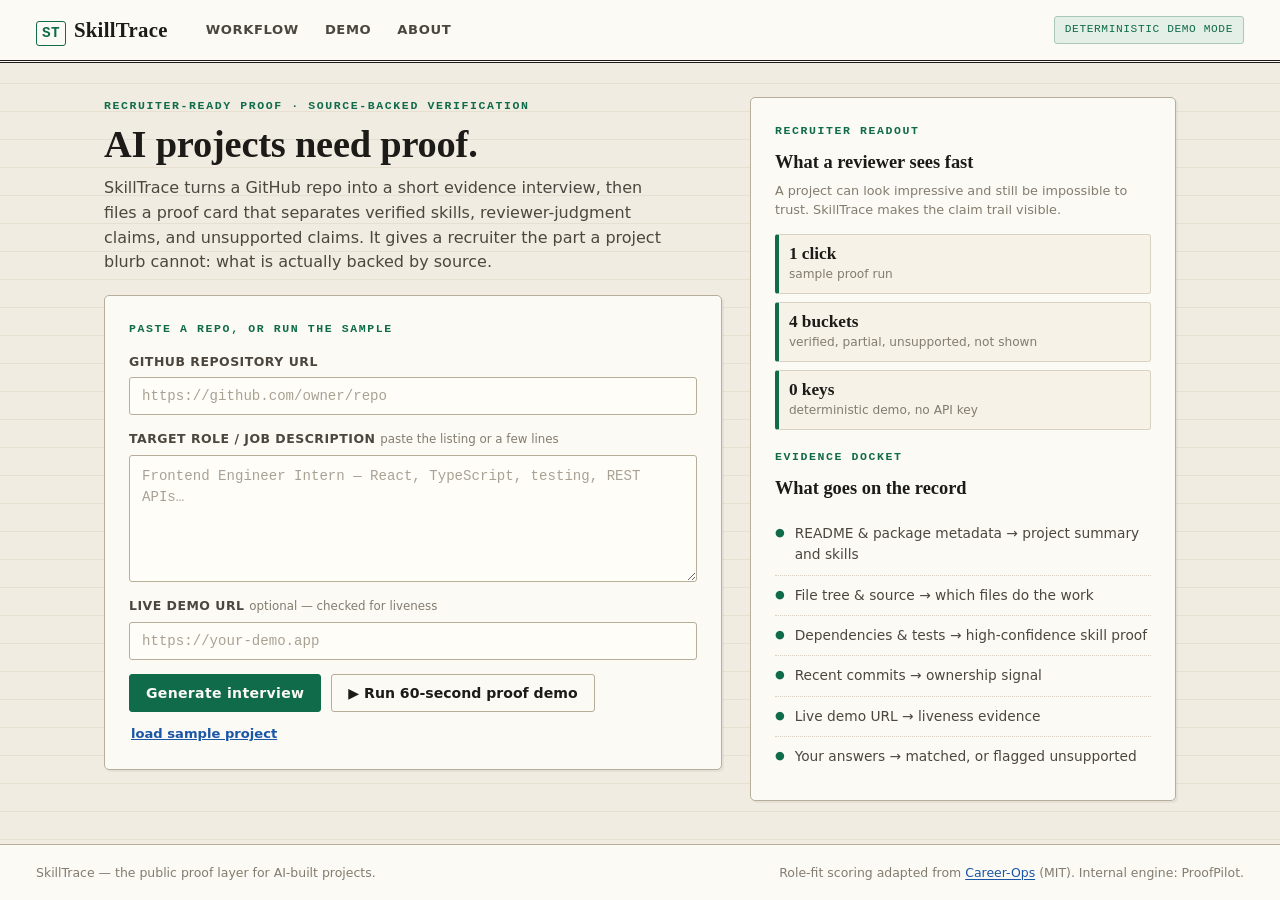
==== index.html @ c6e5658f "Deploy SkillTrace static site" ====
<!doctype html>
<html lang="en">
  <head>
    <meta charset="UTF-8" />
    <meta name="viewport" content="width=device-width, initial-scale=1.0" />
    <title>SkillTrace — prove what you built</title>
    <meta
      name="description"
      content="SkillTrace turns a GitHub repo into a live AI interview, verifies each answer against source evidence, and publishes an employer-readable proof card."
    />
    <script type="module" crossorigin src="/assets/index-BY6cFB6t.js"></script>
    <link rel="stylesheet" crossorigin href="/assets/index-DjueyJtM.css">
  </head>
  <body>
    <div id="root"></div>
  </body>
</html>
---- assets/index-DjueyJtM.css ----
:root{--paper: #f1ece1;--paper-rule: #e7e0d0;--panel: #fbfaf5;--panel-2: #f6f2e8;--ink: #1c1b18;--ink-soft: #4b473f;--ink-faint: #837c6f;--rule: #d9d2c2;--rule-strong: #b7ae9a;--proof: #0f6b49;--proof-bg: #e4efe7;--proof-rule: #a9c9b6;--review: #946100;--review-bg: #f4ead2;--review-rule: #d8bd84;--flag: #b02a1f;--flag-bg: #f6e2de;--flag-rule: #dca79f;--link: #1a55a6;--radius: 5px;--maxw: 1140px;--serif: "Iowan Old Style", "Palatino Linotype", Palatino, Georgia, "Times New Roman", serif;--mono: ui-monospace, "SF Mono", "SFMono-Regular", Menlo, Consolas, "Liberation Mono", monospace;--sans: system-ui, -apple-system, "Segoe UI", Roboto, Helvetica, Arial, sans-serif;font-synthesis:none}*{box-sizing:border-box}html,body,#root{margin:0;height:100%}body{background-color:var(--paper);background-image:linear-gradient(var(--paper-rule) 1px,transparent 1px);background-size:100% 28px;background-position:0 -1px;color:var(--ink);font-family:var(--sans);line-height:1.55;-webkit-font-smoothing:antialiased}a{color:var(--link);text-underline-offset:2px}.app{display:flex;flex-direction:column;min-height:100%}.topbar{display:flex;align-items:center;gap:16px;padding:14px clamp(16px,4vw,36px);background:var(--panel);border-bottom:3px double var(--ink);position:sticky;top:0;z-index:10;flex-wrap:wrap}.brand{font-family:var(--serif);font-weight:700;font-size:1.3rem;letter-spacing:.3px;text-decoration:none;color:var(--ink);display:inline-flex;align-items:baseline;gap:8px}.brand-mark{font-family:var(--mono);font-size:.9rem;color:var(--proof);border:1.5px solid var(--proof);border-radius:3px;padding:0 5px;line-height:1.6}.nav{display:flex;gap:2px;margin-left:10px}.nav a{color:var(--ink-soft);text-decoration:none;padding:5px 12px;border-radius:3px;font-size:.82rem;text-transform:uppercase;letter-spacing:.6px;font-weight:600}.nav a:hover{background:var(--panel-2);color:var(--ink)}.nav a.active{color:var(--ink);box-shadow:inset 0 -2px 0 var(--proof)}.mode-badge{margin-left:auto;font-family:var(--mono);font-size:.7rem;text-transform:uppercase;letter-spacing:.6px;padding:4px 10px;border-radius:3px;border:1px solid var(--rule-strong);background:var(--panel-2);color:var(--ink-soft);white-space:nowrap}.mode-deterministic{color:var(--proof);background:var(--proof-bg);border-color:var(--proof-rule)}.mode-llm-assisted{color:var(--link);background:#e6eef8;border-color:#b9cdea}.main{flex:1;width:100%;max-width:var(--maxw);margin:0 auto;padding:clamp(18px,3vw,34px)}.footer{border-top:1px solid var(--rule-strong);padding:18px clamp(16px,4vw,36px);color:var(--ink-faint);font-size:.78rem;display:flex;flex-wrap:wrap;gap:6px 24px;justify-content:space-between;background:var(--panel)}.card{background:var(--panel);border:1px solid var(--rule-strong);border-radius:var(--radius);padding:clamp(16px,2.4vw,24px);box-shadow:2px 2px #1c1b180d}.home-grid{display:grid;grid-template-columns:1.45fr 1fr;gap:clamp(16px,3vw,28px);align-items:start}.hero-eyebrow{font-family:var(--mono);color:var(--proof);font-weight:600;font-size:.72rem;text-transform:uppercase;letter-spacing:1.6px;margin:0 0 8px}.hero-title{font-family:var(--serif);font-size:clamp(1.7rem,3.4vw,2.4rem);line-height:1.12;margin:0 0 10px;letter-spacing:-.2px}.hero-sub{color:var(--ink-soft);margin:0 0 20px;max-width:56ch}.field{display:flex;flex-direction:column;gap:6px;margin-bottom:14px}.field label{font-size:.78rem;color:var(--ink-soft);font-weight:700;text-transform:uppercase;letter-spacing:.5px}.field .hint{font-size:.74rem;color:var(--ink-faint);font-weight:400;text-transform:none;letter-spacing:0}input[type=text],input[type=url],textarea{width:100%;background:#fffdf8;border:1px solid var(--rule-strong);color:var(--ink);border-radius:3px;padding:10px 12px;font-family:var(--mono);font-size:.88rem;resize:vertical}textarea{line-height:1.5}input::placeholder,textarea::placeholder{color:#a9a294}input:focus,textarea:focus{outline:2px solid var(--proof);outline-offset:0;border-color:var(--proof)}.btn-row{display:flex;flex-wrap:wrap;gap:10px;align-items:center;margin-top:4px}button{font-family:var(--sans);cursor:pointer;border-radius:3px;border:1px solid var(--rule-strong);padding:10px 16px;background:var(--panel-2);color:var(--ink);font-weight:600;font-size:.88rem}button:hover:not(:disabled){border-color:var(--ink)}button:disabled{opacity:.5;cursor:not-allowed}.btn-primary{background:var(--proof);border-color:var(--proof);color:#fbfaf5;letter-spacing:.3px}.btn-primary:hover:not(:disabled){background:#0c5a3d;border-color:#0c5a3d}.btn-ghost{background:transparent}.btn-link{background:none;border:none;color:var(--link);padding:4px 2px;font-size:.82rem;text-decoration:underline}.preview-list{list-style:none;margin:12px 0 0;padding:0;display:flex;flex-direction:column}.preview-list li{display:flex;gap:10px;align-items:flex-start;font-size:.86rem;color:var(--ink-soft);padding:9px 0;border-bottom:1px dotted var(--rule)}.preview-list li:last-child{border-bottom:none}.preview-list .dot{color:var(--proof);margin-top:1px;font-size:.7rem}.scan-list{display:grid;grid-template-columns:1fr;gap:8px;margin:14px 0 2px}.scan-list div{background:var(--panel-2);border:1px solid var(--rule);border-left:4px solid var(--proof);border-radius:3px;padding:9px 10px}.scan-list strong{display:block;font-family:var(--serif);font-size:1.08rem;line-height:1.1}.scan-list span{display:block;color:var(--ink-faint);font-size:.76rem;margin-top:2px}.panel-title{font-family:var(--serif);font-size:1.15rem;font-weight:700;margin:0 0 4px}.panel-note{font-size:.8rem;color:var(--ink-faint);margin:0 0 6px}.error-banner{background:var(--flag-bg);border:1px solid var(--flag-rule);border-left:4px solid var(--flag);color:#7e1d15;padding:10px 14px;border-radius:3px;margin-top:12px;font-size:.88rem}.chips{display:flex;flex-wrap:wrap;gap:6px}.chip{font-family:var(--mono);font-size:.72rem;padding:2px 8px;border-radius:3px;background:var(--panel-2);border:1px solid var(--rule-strong);color:var(--ink-soft)}.status-badge{font-family:var(--mono);font-size:.68rem;font-weight:700;text-transform:uppercase;letter-spacing:.8px;padding:2px 8px;border-radius:3px;border:1.5px solid currentColor;white-space:nowrap}.status-verified{color:var(--proof);background:var(--proof-bg)}.status-partial{color:var(--review);background:var(--review-bg)}.status-unsupported{color:var(--flag);background:var(--flag-bg)}.section-head{display:flex;align-items:flex-end;justify-content:space-between;gap:12px;flex-wrap:wrap;margin-bottom:18px;padding-bottom:12px;border-bottom:3px double var(--ink)}.section-head h1{font-family:var(--serif);font-size:clamp(1.4rem,2.6vw,1.9rem);margin:0}.muted{color:var(--ink-soft)}.faint{color:var(--ink-faint)}.meta-row{display:flex;flex-wrap:wrap;gap:6px 18px;font-family:var(--mono);font-size:.78rem;color:var(--ink-soft);margin-top:8px}.q-list{display:flex;flex-direction:column;gap:16px}.q-card{background:var(--panel);border:1px solid var(--rule-strong);border-left:4px solid var(--ink);border-radius:var(--radius);padding:clamp(14px,2vw,22px)}.q-head{display:flex;gap:12px;justify-content:space-between;align-items:flex-start}.q-index{font-family:var(--mono);color:var(--ink-faint);font-weight:700;font-size:.74rem;text-transform:uppercase;letter-spacing:.8px}.q-text{font-family:var(--serif);font-size:1.12rem;font-weight:600;line-height:1.4;margin:6px 0}.q-reason{font-size:.82rem;color:var(--ink-faint);margin:0 0 10px;font-style:italic}.q-card textarea{min-height:88px}.verify-box{margin-top:14px;border-top:1px solid var(--rule);padding-top:12px}.verify-box:before{content:"EVIDENCE DOCKET";display:block;font-family:var(--mono);font-size:.64rem;letter-spacing:1.2px;color:var(--ink-faint);margin-bottom:8px}.verify-head{display:flex;align-items:center;gap:10px;flex-wrap:wrap;margin-bottom:10px}.confidence-bar{height:8px;border-radius:2px;background:var(--panel-2);border:1px solid var(--rule);overflow:hidden;flex:1;min-width:120px}.confidence-fill{height:100%;background:var(--proof)}.evidence-list{list-style:none;margin:8px 0 0;padding:0;display:flex;flex-direction:column}.evidence-item{display:flex;gap:10px;align-items:baseline;font-size:.84rem;padding:8px 4px;border-bottom:1px dotted var(--rule)}.evidence-item:last-child{border-bottom:none}.evidence-type{font-family:var(--mono);font-size:.64rem;text-transform:uppercase;letter-spacing:.6px;color:var(--ink-soft);background:var(--panel-2);border:1px solid var(--rule-strong);border-radius:3px;padding:1px 6px;white-space:nowrap;min-width:74px;text-align:center}.evidence-ref{font-family:var(--mono);font-size:.8rem;color:var(--ink);word-break:break-word;flex:1}.evidence-claim{color:var(--ink-faint);font-size:.8rem}.unsupported-flag{margin-top:12px;background:var(--flag-bg);border:1px solid var(--flag-rule);border-left:5px solid var(--flag);border-radius:3px;padding:12px 14px;font-size:.86rem;color:#7e1d15;position:relative}.unsupported-flag strong{color:var(--flag);text-transform:uppercase;letter-spacing:.4px;font-family:var(--mono);font-size:.78rem}.review-note{font-size:.82rem;color:var(--ink-soft);margin-top:10px}.recruiter-snapshot{display:grid;grid-template-columns:repeat(3,1fr);gap:10px;margin-top:16px}.recruiter-snapshot>div{background:var(--panel-2);border:1px solid var(--rule);border-radius:3px;padding:12px}.snapshot-label{display:block;font-family:var(--mono);color:var(--proof);font-size:.64rem;font-weight:700;letter-spacing:.8px;text-transform:uppercase;margin-bottom:4px}.recruiter-snapshot strong{display:block;font-size:.88rem}.recruiter-snapshot p{margin:4px 0 0;color:var(--ink-faint);font-size:.76rem}.proof-top{display:grid;grid-template-columns:1fr auto;gap:20px;align-items:center}.grade-ring{width:96px;height:96px;border-radius:var(--radius);display:grid;place-items:center;font-family:var(--serif);font-size:2rem;font-weight:800;border:3px solid var(--proof);background:var(--panel-2);flex-shrink:0}.grade-meta{text-align:center;font-family:var(--mono);font-size:.72rem;color:var(--ink-faint);margin-top:6px}.dim-list{list-style:none;margin:16px 0 0;padding:0;display:grid;grid-template-columns:repeat(2,1fr);gap:10px}.dim{background:var(--panel-2);border:1px solid var(--rule);border-radius:3px;padding:10px 12px}.dim-name{font-size:.82rem;font-weight:700;display:flex;justify-content:space-between}.dim-note{font-size:.76rem;color:var(--ink-faint);margin-top:4px}.dim-bar{height:6px;border-radius:2px;background:#e6dfce;margin-top:7px;overflow:hidden}.dim-fill{height:100%;background:var(--proof)}.stack{display:flex;flex-direction:column;gap:18px}.bucket{border:1px solid var(--rule);border-radius:3px;padding:12px 14px;margin-top:10px}.bucket-head{display:flex;align-items:baseline;justify-content:space-between;gap:10px;margin-bottom:6px}.bucket-title{font-family:var(--mono);font-size:.74rem;font-weight:700;text-transform:uppercase;letter-spacing:.8px}.bucket-count{font-family:var(--mono);font-size:.74rem;color:var(--ink-faint)}.bucket.b-verified{background:var(--proof-bg);border-color:var(--proof-rule);border-left:5px solid var(--proof)}.bucket.b-verified .bucket-title{color:var(--proof)}.bucket.b-partial{background:var(--review-bg);border-color:var(--review-rule);border-left:5px solid var(--review)}.bucket.b-partial .bucket-title{color:var(--review)}.bucket.b-unsupported{background:var(--flag-bg);border-color:var(--flag-rule);border-left:5px solid var(--flag)}.bucket.b-unsupported .bucket-title{color:var(--flag)}.bucket.b-notshown{background:var(--panel-2);border-left:5px solid var(--rule-strong)}.bucket.b-notshown .bucket-title{color:var(--ink-soft)}.bucket-empty{font-size:.82rem;color:var(--ink-faint);font-style:italic}.skill-row{display:flex;align-items:center;gap:10px;justify-content:space-between;padding:8px 0;border-bottom:1px dotted var(--rule);flex-wrap:wrap}.skill-row:last-child{border-bottom:none}.skill-name{font-weight:700;text-transform:capitalize}.skill-refs{font-family:var(--mono);font-size:.76rem;color:var(--ink-faint);word-break:break-word}.review-state{display:inline-flex;align-items:center;gap:6px;font-family:var(--mono);font-size:.74rem;text-transform:uppercase;letter-spacing:.5px;padding:4px 10px;border-radius:3px;border:1px solid var(--rule-strong)}.review-needs{color:var(--review);background:var(--review-bg);border-color:var(--review-rule)}.review-pass{color:var(--proof);background:var(--proof-bg);border-color:var(--proof-rule)}.draft-box{background:var(--panel-2);border:1px solid var(--rule-strong);border-radius:3px;padding:14px;font-size:.9rem;white-space:pre-wrap;color:var(--ink)}.kv{margin:0 0 10px}.kv dt{font-family:var(--mono);font-size:.72rem;text-transform:uppercase;letter-spacing:.6px;color:var(--ink-faint);margin-bottom:2px}.kv dd{margin:0 0 12px;font-size:.9rem;color:var(--ink-soft)}.loading{display:grid;place-items:center;min-height:40vh;color:var(--ink-soft);font-family:var(--mono);font-size:.9rem}.prose{max-width:70ch}.prose h1{font-family:var(--serif)}.prose h2{font-family:var(--serif);margin-top:28px;font-size:1.25rem}.prose ol,.prose ul{color:var(--ink-soft)}.prose li{margin:6px 0}@media (max-width: 820px){.home-grid{grid-template-columns:1fr}.proof-top{grid-template-columns:1fr;justify-items:start}.dim-list,.recruiter-snapshot{grid-template-columns:1fr}.nav{order:3;width:100%;margin-left:0}.mode-badge{margin-left:0}.evidence-item{flex-wrap:wrap}.main{padding:12px 14px 20px}.topbar{padding:10px 14px;gap:10px}.brand{font-size:1.08rem}.mode-badge{font-size:.62rem;padding:3px 7px}.hero-title{font-size:1.5rem;margin-bottom:6px}.hero-sub{font-size:.9rem;line-height:1.35;margin-bottom:10px}.card{padding:12px 14px}.field{margin-bottom:9px}input[type=text],input[type=url],textarea{padding:8px 10px;font-size:.82rem}#job{height:84px;min-height:84px}.btn-row{gap:8px}}@media (max-width: 480px) and (max-height: 740px){.home-grid>section>.hero-eyebrow,.home-grid>section>.hero-sub,.home-grid form .hero-eyebrow{display:none}.hero-title{font-size:1.32rem;margin-bottom:6px}.main{padding:10px 12px 16px}.home-grid .card{padding:10px 12px}.field{margin-bottom:7px}.field label{font-size:.72rem}.field .hint{display:none}#job{height:72px;min-height:72px}}
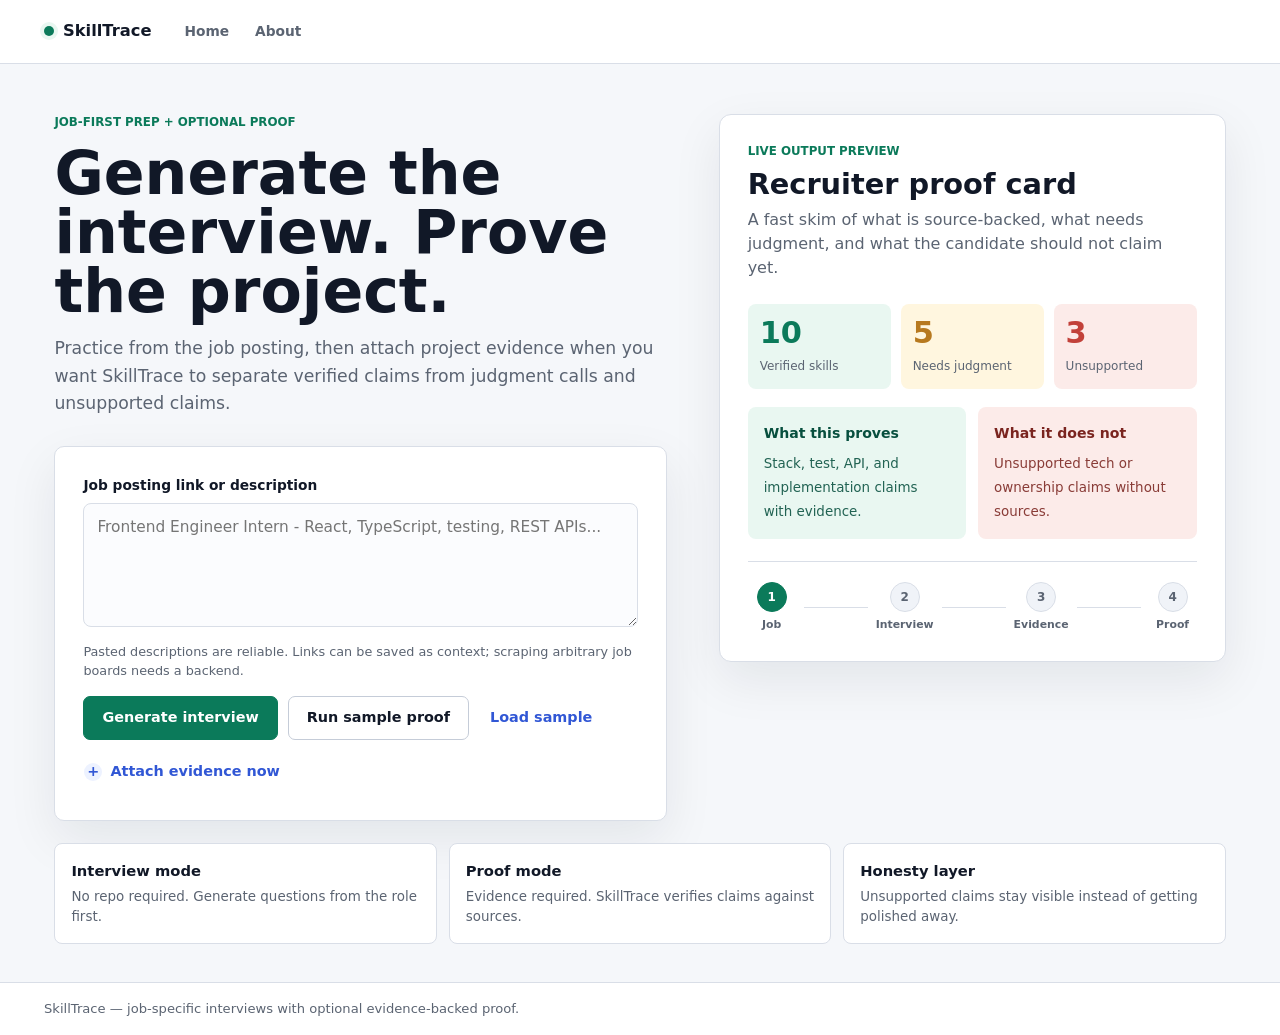
==== commit 7e109f60: "Deploy SkillTrace trust console redesign" ====
--- a/index.html
+++ b/index.html
@@ -8,8 +8,8 @@
       name="description"
       content="SkillTrace turns a GitHub repo into a live AI interview, verifies each answer against source evidence, and publishes an employer-readable proof card."
     />
-    <script type="module" crossorigin src="/assets/index-BY6cFB6t.js"></script>
-    <link rel="stylesheet" crossorigin href="/assets/index-DjueyJtM.css">
+    <script type="module" crossorigin src="/assets/index-CuCJo0Pb.js"></script>
+    <link rel="stylesheet" crossorigin href="/assets/index-26Zg4AjX.css">
   </head>
   <body>
     <div id="root"></div>
--- a/assets/index-26Zg4AjX.css
+++ b/assets/index-26Zg4AjX.css
@@ -0,0 +1 @@
+:root{--bg: #f5f7fa;--surface: #ffffff;--surface-strong: #fbfcfe;--ink: #111827;--muted: #5b6472;--faint: #8b939e;--border: #d9dee7;--border-strong: #c5ccd8;--primary: #0b7a5a;--primary-dark: #074f3e;--secondary: #3157d5;--secondary-soft: #edf2ff;--warning: #b7791f;--error: #c2413a;--verified-bg: #e9f7f1;--partial-bg: #fff6df;--unsupported-bg: #fcebe9;--notshown-bg: #f0f3f8;--shadow: 0 18px 50px rgba(17, 24, 39, .08);--radius: 8px;--maxw: 1248px;--sans: ui-sans-serif, system-ui, -apple-system, "Segoe UI", Roboto, Helvetica, Arial, sans-serif;--mono: ui-monospace, "SF Mono", Menlo, Consolas, monospace;font-synthesis:none}*,*:before,*:after{box-sizing:border-box}html,body,#root{margin:0;min-height:100%}body{background:var(--bg);color:var(--ink);font-family:var(--sans);line-height:1.5;-webkit-font-smoothing:antialiased}a{color:var(--secondary);text-underline-offset:2px}button,input,textarea{font:inherit}.app{display:flex;flex-direction:column;min-height:100vh}.topbar{display:flex;align-items:center;gap:16px;min-height:64px;padding:0 clamp(18px,4vw,44px);background:#fffffff0;border-bottom:1px solid var(--border);z-index:20;-webkit-backdrop-filter:blur(14px);backdrop-filter:blur(14px)}.brand{color:var(--ink);font-size:1.02rem;font-weight:800;text-decoration:none}.brand:before{content:"";display:inline-block;width:10px;height:10px;margin-right:9px;border-radius:50%;background:var(--primary);box-shadow:0 0 0 4px var(--verified-bg);vertical-align:0}.nav{display:flex;gap:4px;margin-left:6px}.nav a{color:var(--muted);text-decoration:none;padding:7px 11px;border-radius:7px;font-size:.86rem;font-weight:650}.nav a:hover{background:var(--notshown-bg);color:var(--ink)}.nav a.active{background:var(--ink);color:var(--surface)}.main{flex:1;width:100%;max-width:var(--maxw);margin:0 auto;padding:clamp(22px,3vw,44px)}.footer{border-top:1px solid var(--border);padding:16px clamp(18px,4vw,44px);color:var(--muted);font-size:.82rem;background:var(--surface)}.hero-kicker,.rail-label,.proof-eyebrow,.nav-label,.panel-label{color:var(--primary);font-size:.74rem;font-weight:800;letter-spacing:0;margin:0;text-transform:uppercase}.hero-title{max-width:760px;margin:12px 0 14px;font-size:clamp(2.25rem,4.7vw,4.65rem);font-weight:850;letter-spacing:0;line-height:.98}.hero-sub{max-width:65ch;margin:0 0 28px;color:var(--muted);font-size:clamp(1rem,1.35vw,1.18rem);line-height:1.6}.muted{color:var(--muted)}.faint{color:var(--faint)}.hint{color:var(--faint);font-weight:500}button,.btn-primary,.btn-secondary,.btn-text{border-radius:7px;cursor:pointer;font-size:.9rem;font-weight:750;min-height:40px;transition:background .15s ease,border-color .15s ease,transform .15s ease}button:hover:not(:disabled),.btn-primary:hover:not(:disabled),.btn-secondary:hover:not(:disabled),.btn-text:hover:not(:disabled){transform:translateY(-1px)}.btn-primary,button.btn-primary{background:var(--primary);border:1px solid var(--primary);color:#fff;padding:10px 18px}.btn-primary:hover:not(:disabled){background:var(--primary-dark);border-color:var(--primary-dark)}.btn-primary:disabled,.btn-secondary:disabled{cursor:not-allowed;opacity:.55;transform:none}.btn-secondary{background:var(--surface);border:1px solid var(--border-strong);color:var(--ink);padding:10px 18px}.btn-secondary:hover:not(:disabled){background:var(--surface-strong);border-color:var(--ink)}.btn-text{background:transparent;border:1px solid transparent;color:var(--secondary);padding:8px 10px;text-decoration:none}.btn-text:hover:not(:disabled){background:var(--secondary-soft)}.btn-row{align-items:center;display:flex;flex-wrap:wrap;gap:10px;margin-top:16px}.field{margin-bottom:16px}.field label{display:block;font-size:.86rem;font-weight:800;margin-bottom:7px}.field input,.field textarea,.answer-input{width:100%;border:1px solid var(--border);border-radius:8px;background:var(--surface-strong);color:var(--ink);font-size:.96rem;line-height:1.5;padding:12px 13px;resize:vertical}.input-panel .field textarea{height:124px;min-height:112px}.field input:focus,.field textarea:focus,.answer-input:focus{border-color:var(--primary);outline:3px solid rgba(11,122,90,.14)}.field-hint{color:var(--muted);font-size:.8rem;margin:8px 0 0}.input-panel{background:var(--surface);border:1px solid var(--border);border-radius:10px;box-shadow:var(--shadow);padding:clamp(18px,2.5vw,28px)}.evidence-toggle{margin:12px 0 0;padding-left:0}.evidence-toggle:before{content:"+";display:inline-flex;align-items:center;justify-content:center;width:18px;height:18px;margin-right:8px;border-radius:50%;background:var(--secondary-soft);color:var(--secondary)}.evidence-fields{border-top:1px solid var(--border);margin:8px 0 4px;padding-top:18px}.error-banner{margin-top:12px;padding:11px 13px;background:var(--unsupported-bg);border:1px solid #efc3bd;border-radius:8px;color:var(--error);font-size:.88rem}.home-page{display:flex;flex-direction:column;gap:22px}.home-hero{display:grid;grid-template-columns:minmax(0,1.04fr) minmax(410px,.86fr);gap:clamp(24px,4vw,54px);align-items:start;padding-top:12px}.home-main{min-width:0}.proof-preview{background:var(--surface);border:1px solid var(--border);border-radius:12px;box-shadow:var(--shadow);padding:28px}.proof-preview-head h2{margin:8px 0;font-size:1.8rem;line-height:1.08}.proof-preview-head p:not(.rail-label){color:var(--muted);margin:0}.preview-metrics{display:grid;grid-template-columns:repeat(3,1fr);gap:10px;margin:24px 0 18px}.preview-metric{border-radius:8px;padding:14px 12px;min-width:0}.preview-metric strong{display:block;font-size:1.9rem;line-height:1}.preview-metric span{color:var(--muted);display:block;font-size:.75rem;margin-top:8px}.preview-metric.verified{background:var(--verified-bg);color:var(--primary)}.preview-metric.partial{background:var(--partial-bg);color:var(--warning)}.preview-metric.unsupported{background:var(--unsupported-bg);color:var(--error)}.meaning-grid{display:grid;gap:12px}.meaning-grid.compact{grid-template-columns:1fr 1fr}.meaning-card{border-radius:8px;padding:16px}.meaning-card strong,.meaning-label{display:block;font-size:.88rem;font-weight:850;margin:0 0 7px}.meaning-card span,.meaning-card p{color:currentColor;font-size:.84rem;margin:0;opacity:.88}.meaning-card.proves{background:var(--verified-bg);color:var(--primary-dark)}.meaning-card.review{background:var(--partial-bg);color:#69440c}.meaning-card.caution{background:var(--unsupported-bg);color:#7a241f}.workflow-stepper{align-items:center;border-top:1px solid var(--border);display:grid;grid-template-columns:auto 1fr auto 1fr auto 1fr auto;gap:8px;margin-top:22px;padding-top:20px}.step{align-items:center;display:flex;flex-direction:column;gap:5px;min-width:48px}.step-num{align-items:center;background:var(--notshown-bg);border:1px solid var(--border);border-radius:50%;color:var(--muted);display:flex;font-size:.75rem;font-weight:850;height:30px;justify-content:center;width:30px}.step.active .step-num{background:var(--primary);border-color:var(--primary);color:var(--surface)}.step-label{color:var(--muted);font-size:.68rem;font-weight:750}.step-line{background:var(--border);height:1px}.home-trust-strip{display:grid;grid-template-columns:repeat(3,1fr);gap:12px}.home-trust-strip div{background:var(--surface);border:1px solid var(--border);border-radius:8px;padding:16px}.home-trust-strip strong{display:block;font-size:.92rem;margin-bottom:5px}.home-trust-strip span{color:var(--muted);display:block;font-size:.84rem}.interview-workspace{position:relative}.banner{border-radius:8px;font-size:.9rem;margin-bottom:18px;padding:12px 16px}.banner-info{background:var(--secondary-soft);border:1px solid #c7d2fe;color:#27358f;font-weight:700}.interview-grid{display:grid;grid-template-columns:236px minmax(0,1fr) 286px;gap:18px;align-items:start}.question-nav,.evidence-panel,.question-card{background:var(--surface);border:1px solid var(--border);border-radius:10px;box-shadow:0 14px 38px #1118270d}.question-nav,.evidence-panel{padding:16px}.nav-label,.panel-label{color:var(--muted);margin-bottom:12px}.question-list{list-style:none;margin:0;padding:0}.question-nav-item{align-items:flex-start;background:transparent;border:1px solid transparent;border-radius:8px;color:var(--muted);cursor:pointer;display:flex;gap:9px;margin-bottom:6px;padding:9px 10px;text-align:left;width:100%}.question-nav-item:hover{background:var(--surface-strong);transform:none}.question-nav-item.active{background:var(--verified-bg);border-color:#b8dec9;color:var(--ink)}.question-nav-item.saved .q-num{background:var(--verified-bg);color:var(--primary)}.q-num{align-items:center;background:var(--notshown-bg);border-radius:6px;display:flex;flex-shrink:0;font-size:.74rem;font-weight:850;height:24px;justify-content:center;width:24px}.q-preview{flex:1;font-size:.78rem;line-height:1.35}.q-status{flex-shrink:0;font-size:.74rem}.q-status.verified{color:var(--primary)}.progress-meta{color:var(--faint);font-size:.8rem;margin-top:14px}.question-card{padding:clamp(18px,2.5vw,28px)}.q-head{margin-bottom:9px}.q-index{color:var(--muted);font-size:.82rem;font-weight:800}.q-text{font-size:clamp(1.18rem,2.1vw,1.75rem);font-weight:850;line-height:1.18;margin:0 0 10px}.q-reason{color:var(--muted);font-size:.93rem;margin:0 0 14px}.chips{display:flex;flex-wrap:wrap;gap:7px;margin-bottom:14px}.chip{background:var(--notshown-bg);border:1px solid var(--border);border-radius:999px;color:var(--muted);font-size:.75rem;font-weight:750;padding:4px 9px}.answer-input{margin-top:8px;min-height:142px}.evidence-msg{font-size:.98rem;font-weight:850;margin:0 0 8px}.evidence-detail{font-size:.84rem;margin:0 0 12px}.evidence-state.attached{display:flex;flex-direction:column}.unsupported-flag{background:var(--unsupported-bg);border-left:4px solid var(--error);border-radius:0 8px 8px 0;color:var(--error);font-size:.84rem;margin-top:12px;padding:10px 12px}.status-pill,.status-badge{border-radius:999px;display:inline-block;font-size:.72rem;font-weight:850;padding:4px 9px}.status-verified,.status-badge.status-verified{background:var(--verified-bg);color:var(--primary)}.status-partial,.status-badge.status-partial{background:var(--partial-bg);color:var(--warning)}.status-unsupported,.status-badge.status-unsupported{background:var(--unsupported-bg);color:var(--error)}.verify-box{background:var(--surface-strong);border:1px solid var(--border);border-radius:10px;margin-top:18px;padding:16px}.verify-box[data-status=verified]{background:var(--verified-bg);border-color:#a7d4bc}.verify-box[data-status=unsupported]{background:var(--unsupported-bg);border-color:#f0c4bf}.verify-head{align-items:center;display:flex;flex-wrap:wrap;gap:10px;margin-bottom:12px}.confidence-bar{background:#1118271f;border-radius:999px;flex:1;height:7px;min-width:80px;overflow:hidden}.confidence-fill{background:var(--primary);border-radius:999px;height:100%}.evidence-list{font-size:.84rem;list-style:none;margin:0;padding:0}.evidence-item{margin-bottom:7px}.evidence-type{color:var(--muted);font-family:var(--mono);font-size:.74rem;margin-right:6px}.review-note{color:var(--muted);font-size:.82rem;margin:8px 0 0}.proof-card{display:flex;flex-direction:column;gap:18px;max-width:1010px;margin:0 auto}.proof-header{align-items:center;background:var(--surface);border:1px solid var(--border);border-radius:12px;box-shadow:var(--shadow);display:flex;gap:22px;justify-content:space-between;padding:clamp(20px,3vw,30px)}.proof-eyebrow{color:var(--primary);margin-bottom:8px}.proof-title{font-size:clamp(1.65rem,3vw,2.4rem);font-weight:850;letter-spacing:0;line-height:1.05;margin:0 0 10px}.proof-summary{color:var(--muted);margin:0 0 14px;max-width:66ch}.proof-meta{display:flex;flex-wrap:wrap;gap:10px;font-size:.9rem}.review-badge{border-radius:999px;font-size:.76rem;font-weight:850;padding:4px 9px}.review-badge.pass{background:var(--verified-bg);color:var(--primary)}.review-badge.needs{background:var(--partial-bg);color:var(--warning)}.proof-grade{flex-shrink:0;text-align:center}.grade-ring{align-items:center;background:var(--surface);border:3px solid;border-radius:50%;display:flex;font-size:1.55rem;font-weight:850;height:76px;justify-content:center;margin:0 auto 7px;width:76px}.grade-label{color:var(--muted);display:block;font-size:.8rem;font-weight:700}.proof-meaning{display:grid;grid-template-columns:repeat(3,1fr);gap:12px}.skim-row{display:grid;grid-template-columns:repeat(4,1fr);gap:12px}.metric-card{background:var(--surface);border:1px solid var(--border);border-radius:10px;padding:18px}.metric-value{display:block;font-size:2rem;font-weight:850;line-height:1}.metric-label{color:var(--muted);display:block;font-size:.82rem;margin-top:8px}.metric-verified{background:var(--verified-bg)}.metric-partial{background:var(--partial-bg)}.metric-unsupported{background:var(--unsupported-bg)}.metric-notshown{background:var(--notshown-bg)}.metric-verified .metric-value{color:var(--primary)}.metric-partial .metric-value{color:var(--warning)}.metric-unsupported .metric-value{color:var(--error)}.metric-notshown .metric-value{color:var(--muted)}.proof-section{background:var(--surface);border:1px solid var(--border);border-radius:12px;padding:clamp(18px,2.5vw,24px)}.section-title{font-size:1.08rem;font-weight:850;margin:0 0 16px}.bucket-grid{display:grid;grid-template-columns:repeat(2,1fr);gap:12px}.evidence-bucket{border:1px solid var(--border);border-radius:10px;padding:15px}.bucket-verified{background:var(--verified-bg);border-color:#a7d4bc}.bucket-partial{background:var(--partial-bg);border-color:#e8d090}.bucket-unsupported{background:var(--unsupported-bg);border-color:#f0c4bf}.bucket-notshown{background:var(--notshown-bg)}.bucket-head{display:flex;font-size:.9rem;font-weight:850;justify-content:space-between;margin-bottom:10px}.bucket-count{color:var(--muted);font-weight:700}.bucket-empty,.bucket-note{color:var(--muted);font-size:.83rem;margin:0}.skill-row{align-items:center;border-bottom:1px solid rgba(17,24,39,.06);display:flex;font-size:.84rem;justify-content:space-between;padding:6px 0}.skill-row:last-child{border-bottom:none}.accordion-list{display:flex;flex-direction:column;gap:8px}.accordion-item{border:1px solid var(--border);border-radius:9px;overflow:hidden}.accordion-summary{align-items:center;cursor:pointer;display:flex;gap:10px;list-style:none;padding:13px 14px}.accordion-summary::-webkit-details-marker{display:none}.accordion-q{color:var(--muted);flex-shrink:0;font-weight:850}.accordion-title{flex:1;font-size:.9rem}.accordion-body{border-top:1px solid var(--border);padding:0 14px 14px}.accordion-answer{color:var(--muted);font-size:.88rem;margin:12px 0}.draft-box{background:var(--surface-strong);border:1px solid var(--border);border-radius:9px;font-size:.88rem;margin-top:12px;max-height:240px;overflow-y:auto;padding:14px;white-space:pre-wrap}.modal-backdrop{align-items:center;background:#11182775;display:flex;top:0;right:0;bottom:0;left:0;justify-content:center;padding:16px;position:fixed;z-index:100}.modal-panel{background:var(--surface);border:1px solid var(--border);border-radius:12px;box-shadow:var(--shadow);max-width:500px;padding:24px;width:100%}.modal-panel h2{font-size:1.2rem;margin:0 0 8px}.about-page{max-width:860px}.about-page h1{font-size:clamp(2rem,4vw,3.2rem);letter-spacing:0;line-height:1.05;margin:0 0 14px}.about-page h2{font-size:1.12rem;margin:26px 0 8px}.about-page section{margin-bottom:10px}.about-page ol{color:var(--muted);padding-left:20px}.about-page li{margin-bottom:6px}.about-actions{display:flex;gap:12px;margin-top:28px}.stack{display:flex;flex-direction:column;gap:16px}.empty-state,.loading{color:var(--muted);padding:44px 20px;text-align:center}.mobile-sticky-cta{background:var(--surface);border-top:1px solid var(--border);bottom:0;box-shadow:0 -8px 22px #1118271a;display:none;left:0;padding:12px 16px;position:fixed;right:0;z-index:50}.mobile-sticky-cta .btn-primary{width:100%}@media (max-width: 1020px){.home-hero{grid-template-columns:1fr}.proof-preview{max-width:680px}.interview-grid{grid-template-columns:1fr}.question-list{display:flex;gap:7px;overflow-x:auto;padding-bottom:4px}.question-nav-item{flex-shrink:0;min-width:150px}.q-preview,.evidence-panel [data-testid=attach-evidence]{display:none}.mobile-sticky-cta{display:block}.interview-workspace{padding-bottom:76px}}@media (max-width: 760px){.main{padding:18px}.topbar{min-height:56px;padding:0 16px}.nav a{font-size:.8rem;padding:6px 8px}.hero-title{font-size:clamp(2rem,10vw,3.05rem);line-height:1.02;margin-top:10px}.hero-sub{font-size:.96rem;margin-bottom:18px}.input-panel{padding:16px}.field textarea{min-height:104px}.preview-metrics,.meaning-grid.compact,.home-trust-strip,.proof-meaning,.skim-row,.bucket-grid{grid-template-columns:1fr}.proof-preview{padding:20px}.workflow-stepper{grid-template-columns:repeat(4,1fr)}.step-line{display:none}.proof-header{align-items:flex-start;flex-direction:column}.proof-grade{align-items:center;display:flex;gap:12px;text-align:left}.grade-ring{height:58px;margin:0;width:58px}.btn-row{align-items:stretch}}@media (max-width: 480px){.main{padding:16px}.home-hero{gap:18px;padding-top:4px}.hero-kicker{font-size:.68rem}.hero-title{font-size:2.18rem}.hero-sub{font-size:.9rem;line-height:1.45}.btn-row{flex-direction:column}.btn-row button,.btn-row .btn-primary,.btn-row .btn-secondary,.btn-row .btn-text{justify-content:center;text-align:center;width:100%}.proof-preview-head h2{font-size:1.45rem}.home-trust-strip{display:none}}
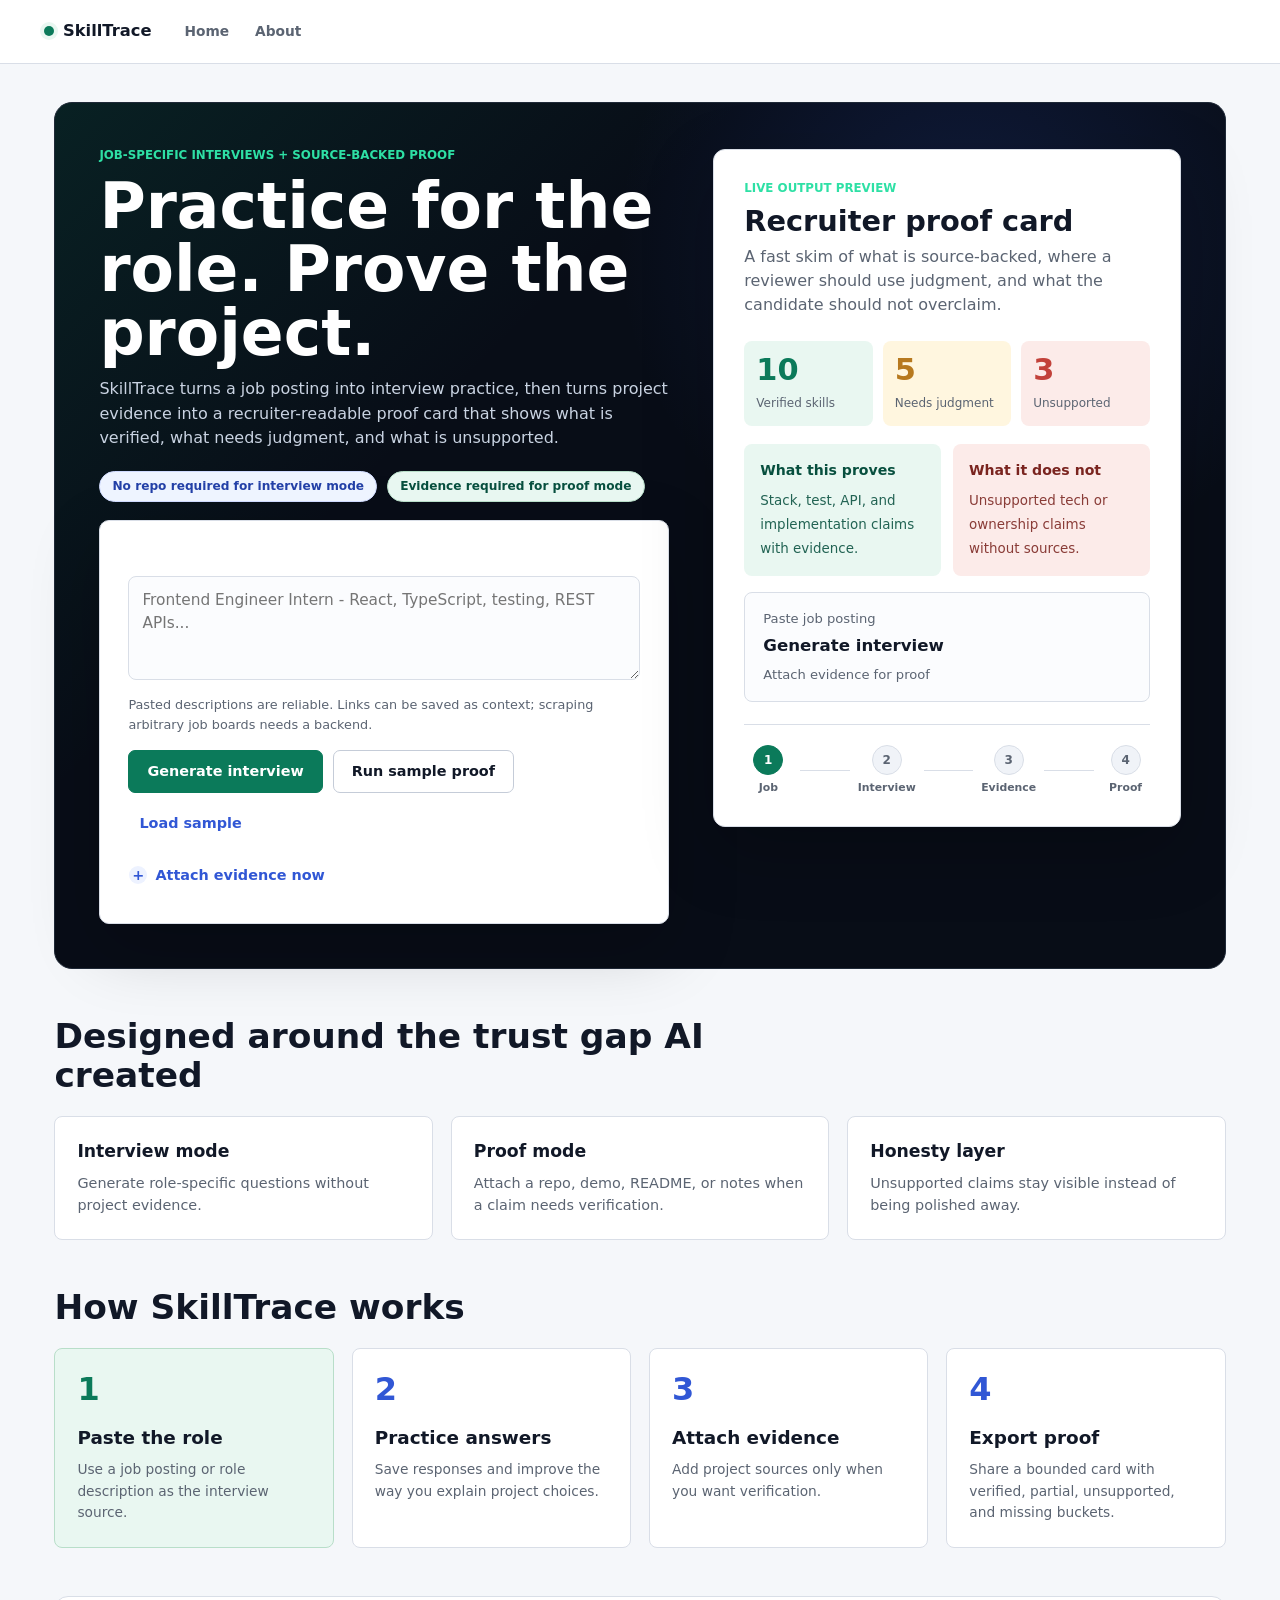
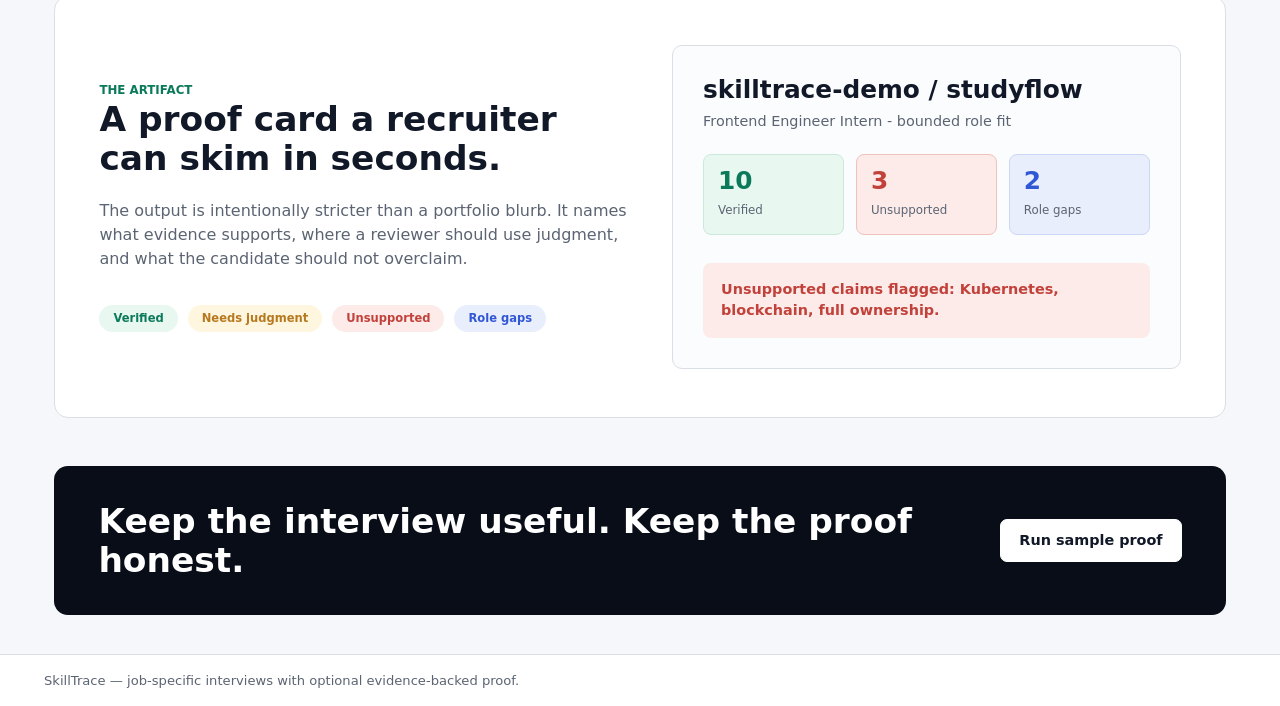
==== commit e9a11ce3: "Deploy SkillTrace benchmark synthesis redesign" ====
--- a/index.html
+++ b/index.html
@@ -8,8 +8,8 @@
       name="description"
       content="SkillTrace turns a GitHub repo into a live AI interview, verifies each answer against source evidence, and publishes an employer-readable proof card."
     />
-    <script type="module" crossorigin src="/assets/index-CuCJo0Pb.js"></script>
-    <link rel="stylesheet" crossorigin href="/assets/index-26Zg4AjX.css">
+    <script type="module" crossorigin src="/assets/index-D7n_3rwl.js"></script>
+    <link rel="stylesheet" crossorigin href="/assets/index-CqSgsjIy.css">
   </head>
   <body>
     <div id="root"></div>
--- a/assets/index-CqSgsjIy.css
+++ b/assets/index-CqSgsjIy.css
@@ -0,0 +1 @@
+:root{--bg: #f5f7fa;--surface: #ffffff;--surface-strong: #fbfcfe;--ink-panel: #080d17;--ink-panel-soft: #101827;--ink: #111827;--muted: #5b6472;--faint: #8b939e;--border: #d9dee7;--border-strong: #c5ccd8;--primary: #0b7a5a;--primary-dark: #074f3e;--secondary: #3157d5;--secondary-soft: #edf2ff;--warning: #b7791f;--error: #c2413a;--verified-bg: #e9f7f1;--partial-bg: #fff6df;--unsupported-bg: #fcebe9;--notshown-bg: #f0f3f8;--shadow: 0 18px 50px rgba(17, 24, 39, .08);--radius: 8px;--maxw: 1248px;--sans: ui-sans-serif, system-ui, -apple-system, "Segoe UI", Roboto, Helvetica, Arial, sans-serif;--mono: ui-monospace, "SF Mono", Menlo, Consolas, monospace;font-synthesis:none}*,*:before,*:after{box-sizing:border-box}html,body,#root{margin:0;min-height:100%}body{background:var(--bg);color:var(--ink);font-family:var(--sans);line-height:1.5;-webkit-font-smoothing:antialiased}a{color:var(--secondary);text-underline-offset:2px}button,input,textarea{font:inherit}.app{display:flex;flex-direction:column;min-height:100vh}.topbar{display:flex;align-items:center;gap:16px;min-height:64px;padding:0 clamp(18px,4vw,44px);background:#fffffff0;border-bottom:1px solid var(--border);z-index:20;-webkit-backdrop-filter:blur(14px);backdrop-filter:blur(14px)}.brand{color:var(--ink);font-size:1.02rem;font-weight:800;text-decoration:none}.brand:before{content:"";display:inline-block;width:10px;height:10px;margin-right:9px;border-radius:50%;background:var(--primary);box-shadow:0 0 0 4px var(--verified-bg);vertical-align:0}.nav{display:flex;gap:4px;margin-left:6px}.nav a{color:var(--muted);text-decoration:none;padding:7px 11px;border-radius:7px;font-size:.86rem;font-weight:650}.nav a:hover{background:var(--notshown-bg);color:var(--ink)}.nav a.active{background:var(--ink);color:var(--surface)}.main{flex:1;width:100%;max-width:var(--maxw);margin:0 auto;padding:clamp(22px,3vw,44px)}.footer{border-top:1px solid var(--border);padding:16px clamp(18px,4vw,44px);color:var(--muted);font-size:.82rem;background:var(--surface)}.hero-kicker,.rail-label,.proof-eyebrow,.nav-label,.panel-label{color:var(--primary);font-size:.74rem;font-weight:800;letter-spacing:0;margin:0;text-transform:uppercase}.hero-title{max-width:760px;margin:10px 0 12px;font-size:3.95rem;font-weight:850;letter-spacing:0;line-height:1}.hero-sub{max-width:65ch;margin:0 0 20px;color:var(--muted);font-size:1rem;line-height:1.55}.muted{color:var(--muted)}.faint{color:var(--faint)}.hint{color:var(--faint);font-weight:500}button,.btn-primary,.btn-secondary,.btn-text{border-radius:7px;cursor:pointer;font-size:.9rem;font-weight:750;min-height:40px;transition:background .15s ease,border-color .15s ease,transform .15s ease}button:hover:not(:disabled),.btn-primary:hover:not(:disabled),.btn-secondary:hover:not(:disabled),.btn-text:hover:not(:disabled){transform:translateY(-1px)}.btn-primary,button.btn-primary{background:var(--primary);border:1px solid var(--primary);color:#fff;padding:10px 18px}.btn-primary:hover:not(:disabled){background:var(--primary-dark);border-color:var(--primary-dark)}.btn-primary:disabled,.btn-secondary:disabled{cursor:not-allowed;opacity:.55;transform:none}.btn-secondary{background:var(--surface);border:1px solid var(--border-strong);color:var(--ink);padding:10px 18px}.btn-secondary:hover:not(:disabled){background:var(--surface-strong);border-color:var(--ink)}.btn-text{background:transparent;border:1px solid transparent;color:var(--secondary);padding:8px 10px;text-decoration:none}.btn-text:hover:not(:disabled){background:var(--secondary-soft)}.btn-row{align-items:center;display:flex;flex-wrap:wrap;gap:10px;margin-top:16px}.field{margin-bottom:16px}.field label{display:block;font-size:.86rem;font-weight:800;margin-bottom:7px}.field input,.field textarea,.answer-input{width:100%;border:1px solid var(--border);border-radius:8px;background:var(--surface-strong);color:var(--ink);font-size:.96rem;line-height:1.5;padding:12px 13px;resize:vertical}.input-panel .field textarea{height:104px;min-height:96px}.field input:focus,.field textarea:focus,.answer-input:focus{border-color:var(--primary);outline:3px solid rgba(11,122,90,.14)}.field-hint{color:var(--muted);font-size:.8rem;margin:8px 0 0}.input-panel{background:var(--surface);border:1px solid var(--border);border-radius:10px;box-shadow:var(--shadow);padding:clamp(18px,2.5vw,28px)}.evidence-toggle{margin:12px 0 0;padding-left:0}.evidence-toggle:before{content:"+";display:inline-flex;align-items:center;justify-content:center;width:18px;height:18px;margin-right:8px;border-radius:50%;background:var(--secondary-soft);color:var(--secondary)}.evidence-fields{border-top:1px solid var(--border);margin:8px 0 4px;padding-top:18px}.error-banner{margin-top:12px;padding:11px 13px;background:var(--unsupported-bg);border:1px solid #efc3bd;border-radius:8px;color:var(--error);font-size:.88rem}.home-page{display:flex;flex-direction:column;gap:48px}.home-hero{background:linear-gradient(135deg,rgba(11,122,90,.18),transparent 34%),radial-gradient(circle at 78% 16%,rgba(49,87,213,.2),transparent 30%),var(--ink-panel);border:1px solid #1f2937;border-radius:18px;color:#fff;display:grid;grid-template-columns:minmax(0,1fr) minmax(380px,.82fr);gap:44px;align-items:start;padding:44px}.home-main{min-width:0}.home-hero .hero-kicker,.home-hero .rail-label{color:#2ee0a5}.home-hero .hero-sub{color:#c9d3e2}.hero-badges{display:flex;flex-wrap:wrap;gap:10px;margin:0 0 18px}.hero-badges span{background:#eef4ff;border:1px solid #cfdafe;border-radius:999px;color:#2340a7;display:inline-flex;font-size:.76rem;font-weight:800;line-height:1.2;padding:7px 12px}.hero-badges span:nth-child(2){background:#e8f7f1;border-color:#b8dec9;color:var(--primary-dark)}.hero-input-panel{box-shadow:0 24px 70px #0003}.proof-preview{background:var(--surface);border:1px solid var(--border);border-radius:12px;box-shadow:0 24px 70px #00000038;color:var(--ink);margin-top:2px;padding:30px}.proof-preview-head h2{margin:8px 0;font-size:1.8rem;line-height:1.08}.proof-preview-head p:not(.rail-label){color:var(--muted);margin:0}.preview-metrics{display:grid;grid-template-columns:repeat(3,1fr);gap:10px;margin:24px 0 18px}.preview-metric{border-radius:8px;padding:14px 12px;min-width:0}.preview-metric strong{display:block;font-size:1.9rem;line-height:1}.preview-metric span{color:var(--muted);display:block;font-size:.75rem;margin-top:8px}.preview-metric.verified{background:var(--verified-bg);color:var(--primary)}.preview-metric.partial{background:var(--partial-bg);color:var(--warning)}.preview-metric.unsupported{background:var(--unsupported-bg);color:var(--error)}.preview-callout{align-items:center;background:var(--surface-strong);border:1px solid var(--border);border-radius:8px;color:var(--muted);display:grid;gap:6px;margin-top:16px;padding:16px 18px}.preview-callout strong{color:var(--ink);font-size:1.04rem}.preview-callout span{font-size:.82rem}.meaning-grid{display:grid;gap:12px}.meaning-grid.compact{grid-template-columns:1fr 1fr}.meaning-card{border-radius:8px;padding:16px}.meaning-card strong,.meaning-label{display:block;font-size:.88rem;font-weight:850;margin:0 0 7px}.meaning-card span,.meaning-card p{color:currentColor;font-size:.84rem;margin:0;opacity:.88}.meaning-card.proves{background:var(--verified-bg);color:var(--primary-dark)}.meaning-card.review{background:var(--partial-bg);color:#69440c}.meaning-card.caution{background:var(--unsupported-bg);color:#7a241f}.workflow-stepper{align-items:center;border-top:1px solid var(--border);display:grid;grid-template-columns:auto 1fr auto 1fr auto 1fr auto;gap:8px;margin-top:22px;padding-top:20px}.step{align-items:center;display:flex;flex-direction:column;gap:5px;min-width:48px}.step-num{align-items:center;background:var(--notshown-bg);border:1px solid var(--border);border-radius:50%;color:var(--muted);display:flex;font-size:.75rem;font-weight:850;height:30px;justify-content:center;width:30px}.step.active .step-num{background:var(--primary);border-color:var(--primary);color:var(--surface)}.step-label{color:var(--muted);font-size:.68rem;font-weight:750}.step-line{background:var(--border);height:1px}.home-trust-strip{display:grid;grid-template-columns:repeat(3,1fr);gap:18px}.home-trust-strip div{background:var(--surface);border:1px solid var(--border);border-radius:8px;padding:22px}.home-trust-strip strong{display:block;font-size:1.08rem;margin-bottom:8px}.home-trust-strip span{color:var(--muted);display:block;font-size:.9rem}.trust-section,.workflow-section{display:grid;gap:22px}.trust-section h2,.workflow-section h2,.artifact-copy h2,.home-final-cta h2{font-size:2.15rem;letter-spacing:0;line-height:1.12;margin:0}.trust-section h2,.workflow-section h2{max-width:650px}.workflow-grid{display:grid;gap:18px;grid-template-columns:repeat(4,1fr)}.workflow-card{background:var(--surface);border:1px solid var(--border);border-radius:8px;min-height:192px;padding:24px 22px}.workflow-card:first-child{background:var(--verified-bg);border-color:#b8dec9}.workflow-card span{color:var(--secondary);display:block;font-size:2rem;font-weight:850;line-height:1;margin-bottom:22px}.workflow-card:first-child span{color:var(--primary)}.workflow-card h3{font-size:1.15rem;line-height:1.2;margin:0 0 10px}.workflow-card p{color:var(--muted);font-size:.86rem;line-height:1.55;margin:0}.artifact-section{align-items:center;background:var(--surface);border:1px solid var(--border);border-radius:14px;display:grid;gap:42px;grid-template-columns:minmax(0,.96fr) minmax(360px,.92fr);padding:48px 44px}.artifact-copy p:not(.rail-label){color:var(--muted);margin:22px 0 0;max-width:55ch}.artifact-pills{display:flex;flex-wrap:wrap;gap:10px;margin-top:34px}.pill{border-radius:999px;display:inline-flex;font-size:.72rem;font-weight:850;line-height:1.1;padding:7px 14px}.pill.verified{background:var(--verified-bg);color:var(--primary)}.pill.partial{background:var(--partial-bg);color:var(--warning)}.pill.unsupported{background:var(--unsupported-bg);color:var(--error)}.pill.gap{background:#e9eefc;color:var(--secondary)}.artifact-card{background:var(--surface-strong);border:1px solid var(--border);border-radius:10px;padding:30px}.artifact-repo{color:var(--ink);font-size:1.55rem;font-weight:850;line-height:1.15;margin:0 0 6px}.artifact-role{color:var(--muted);font-size:.9rem;margin:0}.artifact-stats{display:grid;gap:12px;grid-template-columns:repeat(3,1fr);margin:22px 0 28px}.artifact-stats div{background:var(--surface);border:1px solid var(--border);border-radius:8px;padding:14px}.artifact-stats div:first-child{background:var(--verified-bg);border-color:#cbe9d9;color:var(--primary)}.artifact-stats div:nth-child(2){background:var(--unsupported-bg);border-color:#efc3bd;color:var(--error)}.artifact-stats div:nth-child(3){background:#e9eefc;border-color:#ccd6f7;color:var(--secondary)}.artifact-stats strong{display:block;font-size:1.55rem;line-height:1}.artifact-stats span{color:var(--muted);display:block;font-size:.74rem;margin-top:8px}.unsupported-note{background:var(--unsupported-bg);border-radius:8px;color:var(--error);font-size:.9rem;font-weight:800;padding:16px 18px}.home-final-cta{align-items:center;background:var(--ink-panel);border-radius:14px;color:#fff;display:flex;gap:24px;justify-content:space-between;padding:36px 44px}.home-final-cta .btn-secondary{background:#fff;border-color:#fff;flex-shrink:0}.interview-workspace{position:relative}.banner{border-radius:8px;font-size:.9rem;margin-bottom:18px;padding:12px 16px}.banner-info{background:var(--secondary-soft);border:1px solid #c7d2fe;color:#27358f;font-weight:700}.interview-grid{display:grid;grid-template-columns:236px minmax(0,1fr) 286px;gap:18px;align-items:start}.question-nav,.evidence-panel,.question-card{background:var(--surface);border:1px solid var(--border);border-radius:10px;box-shadow:0 14px 38px #1118270d}.question-nav,.evidence-panel{padding:16px}.nav-label,.panel-label{color:var(--muted);margin-bottom:12px}.question-list{list-style:none;margin:0;padding:0}.question-nav-item{align-items:flex-start;background:transparent;border:1px solid transparent;border-radius:8px;color:var(--muted);cursor:pointer;display:flex;gap:9px;margin-bottom:6px;padding:9px 10px;text-align:left;width:100%}.question-nav-item:hover{background:var(--surface-strong);transform:none}.question-nav-item.active{background:var(--verified-bg);border-color:#b8dec9;color:var(--ink)}.question-nav-item.saved .q-num{background:var(--verified-bg);color:var(--primary)}.q-num{align-items:center;background:var(--notshown-bg);border-radius:6px;display:flex;flex-shrink:0;font-size:.74rem;font-weight:850;height:24px;justify-content:center;width:24px}.q-preview{flex:1;font-size:.78rem;line-height:1.35}.q-status{flex-shrink:0;font-size:.74rem}.q-status.verified{color:var(--primary)}.progress-meta{color:var(--faint);font-size:.8rem;margin-top:14px}.question-card{padding:clamp(18px,2.5vw,28px)}.q-head{margin-bottom:9px}.q-index{color:var(--muted);font-size:.82rem;font-weight:800}.q-text{font-size:clamp(1.18rem,2.1vw,1.75rem);font-weight:850;line-height:1.18;margin:0 0 10px}.q-reason{color:var(--muted);font-size:.93rem;margin:0 0 14px}.chips{display:flex;flex-wrap:wrap;gap:7px;margin-bottom:14px}.chip{background:var(--notshown-bg);border:1px solid var(--border);border-radius:999px;color:var(--muted);font-size:.75rem;font-weight:750;padding:4px 9px}.answer-input{margin-top:8px;min-height:142px}.evidence-msg{font-size:.98rem;font-weight:850;margin:0 0 8px}.evidence-detail{font-size:.84rem;margin:0 0 12px}.evidence-state.attached{display:flex;flex-direction:column}.unsupported-flag{background:var(--unsupported-bg);border-left:4px solid var(--error);border-radius:0 8px 8px 0;color:var(--error);font-size:.84rem;margin-top:12px;padding:10px 12px}.status-pill,.status-badge{border-radius:999px;display:inline-block;font-size:.72rem;font-weight:850;padding:4px 9px}.status-verified,.status-badge.status-verified{background:var(--verified-bg);color:var(--primary)}.status-partial,.status-badge.status-partial{background:var(--partial-bg);color:var(--warning)}.status-unsupported,.status-badge.status-unsupported{background:var(--unsupported-bg);color:var(--error)}.verify-box{background:var(--surface-strong);border:1px solid var(--border);border-radius:10px;margin-top:18px;padding:16px}.verify-box[data-status=verified]{background:var(--verified-bg);border-color:#a7d4bc}.verify-box[data-status=unsupported]{background:var(--unsupported-bg);border-color:#f0c4bf}.verify-head{align-items:center;display:flex;flex-wrap:wrap;gap:10px;margin-bottom:12px}.confidence-bar{background:#1118271f;border-radius:999px;flex:1;height:7px;min-width:80px;overflow:hidden}.confidence-fill{background:var(--primary);border-radius:999px;height:100%}.evidence-list{font-size:.84rem;list-style:none;margin:0;padding:0}.evidence-item{margin-bottom:7px}.evidence-type{color:var(--muted);font-family:var(--mono);font-size:.74rem;margin-right:6px}.review-note{color:var(--muted);font-size:.82rem;margin:8px 0 0}.proof-card{display:flex;flex-direction:column;gap:18px;max-width:1010px;margin:0 auto}.proof-header{align-items:center;background:var(--surface);border:1px solid var(--border);border-radius:12px;box-shadow:var(--shadow);display:flex;gap:22px;justify-content:space-between;padding:clamp(20px,3vw,30px)}.proof-eyebrow{color:var(--primary);margin-bottom:8px}.proof-title{font-size:clamp(1.65rem,3vw,2.4rem);font-weight:850;letter-spacing:0;line-height:1.05;margin:0 0 10px}.proof-summary{color:var(--muted);margin:0 0 14px;max-width:66ch}.proof-meta{display:flex;flex-wrap:wrap;gap:10px;font-size:.9rem}.review-badge{border-radius:999px;font-size:.76rem;font-weight:850;padding:4px 9px}.review-badge.pass{background:var(--verified-bg);color:var(--primary)}.review-badge.needs{background:var(--partial-bg);color:var(--warning)}.proof-grade{flex-shrink:0;text-align:center}.grade-ring{align-items:center;background:var(--surface);border:3px solid;border-radius:50%;display:flex;font-size:1.55rem;font-weight:850;height:76px;justify-content:center;margin:0 auto 7px;width:76px}.grade-label{color:var(--muted);display:block;font-size:.8rem;font-weight:700}.proof-meaning{display:grid;grid-template-columns:repeat(3,1fr);gap:12px}.skim-row{display:grid;grid-template-columns:repeat(4,1fr);gap:12px}.metric-card{background:var(--surface);border:1px solid var(--border);border-radius:10px;padding:18px}.metric-value{display:block;font-size:2rem;font-weight:850;line-height:1}.metric-label{color:var(--muted);display:block;font-size:.82rem;margin-top:8px}.metric-verified{background:var(--verified-bg)}.metric-partial{background:var(--partial-bg)}.metric-unsupported{background:var(--unsupported-bg)}.metric-notshown{background:var(--notshown-bg)}.metric-verified .metric-value{color:var(--primary)}.metric-partial .metric-value{color:var(--warning)}.metric-unsupported .metric-value{color:var(--error)}.metric-notshown .metric-value{color:var(--muted)}.proof-section{background:var(--surface);border:1px solid var(--border);border-radius:12px;padding:clamp(18px,2.5vw,24px)}.section-title{font-size:1.08rem;font-weight:850;margin:0 0 16px}.bucket-grid{display:grid;grid-template-columns:repeat(2,1fr);gap:12px}.evidence-bucket{border:1px solid var(--border);border-radius:10px;padding:15px}.bucket-verified{background:var(--verified-bg);border-color:#a7d4bc}.bucket-partial{background:var(--partial-bg);border-color:#e8d090}.bucket-unsupported{background:var(--unsupported-bg);border-color:#f0c4bf}.bucket-notshown{background:var(--notshown-bg)}.bucket-head{display:flex;font-size:.9rem;font-weight:850;justify-content:space-between;margin-bottom:10px}.bucket-count{color:var(--muted);font-weight:700}.bucket-empty,.bucket-note{color:var(--muted);font-size:.83rem;margin:0}.skill-row{align-items:center;border-bottom:1px solid rgba(17,24,39,.06);display:flex;font-size:.84rem;justify-content:space-between;padding:6px 0}.skill-row:last-child{border-bottom:none}.accordion-list{display:flex;flex-direction:column;gap:8px}.accordion-item{border:1px solid var(--border);border-radius:9px;overflow:hidden}.accordion-summary{align-items:center;cursor:pointer;display:flex;gap:10px;list-style:none;padding:13px 14px}.accordion-summary::-webkit-details-marker{display:none}.accordion-q{color:var(--muted);flex-shrink:0;font-weight:850}.accordion-title{flex:1;font-size:.9rem}.accordion-body{border-top:1px solid var(--border);padding:0 14px 14px}.accordion-answer{color:var(--muted);font-size:.88rem;margin:12px 0}.draft-box{background:var(--surface-strong);border:1px solid var(--border);border-radius:9px;font-size:.88rem;margin-top:12px;max-height:240px;overflow-y:auto;padding:14px;white-space:pre-wrap}.modal-backdrop{align-items:center;background:#11182775;display:flex;top:0;right:0;bottom:0;left:0;justify-content:center;padding:16px;position:fixed;z-index:100}.modal-panel{background:var(--surface);border:1px solid var(--border);border-radius:12px;box-shadow:var(--shadow);max-width:500px;padding:24px;width:100%}.modal-panel h2{font-size:1.2rem;margin:0 0 8px}.about-page{max-width:860px}.about-page h1{font-size:clamp(2rem,4vw,3.2rem);letter-spacing:0;line-height:1.05;margin:0 0 14px}.about-page h2{font-size:1.12rem;margin:26px 0 8px}.about-page section{margin-bottom:10px}.about-page ol{color:var(--muted);padding-left:20px}.about-page li{margin-bottom:6px}.about-actions{display:flex;gap:12px;margin-top:28px}.stack{display:flex;flex-direction:column;gap:16px}.empty-state,.loading{color:var(--muted);padding:44px 20px;text-align:center}.mobile-sticky-cta{background:var(--surface);border-top:1px solid var(--border);bottom:0;box-shadow:0 -8px 22px #1118271a;display:none;left:0;padding:12px 16px;position:fixed;right:0;z-index:50}.mobile-sticky-cta .btn-primary{width:100%}@media (max-width: 1020px){.home-hero{grid-template-columns:1fr;padding:42px 32px}.proof-preview{max-width:680px}.workflow-grid{grid-template-columns:repeat(2,1fr)}.artifact-section,.interview-grid{grid-template-columns:1fr}.question-list{display:flex;gap:7px;overflow-x:auto;padding-bottom:4px}.question-nav-item{flex-shrink:0;min-width:150px}.q-preview,.evidence-panel [data-testid=attach-evidence]{display:none}.mobile-sticky-cta{display:block}.interview-workspace{padding-bottom:76px}}@media (max-width: 760px){.main{padding:18px}.topbar{min-height:56px;padding:0 16px}.nav a{font-size:.8rem;padding:6px 8px}.hero-title{font-size:3rem;line-height:1.02;margin-top:10px}.hero-sub{font-size:.96rem;margin-bottom:18px}.input-panel{padding:16px}.field textarea{min-height:104px}.preview-metrics,.meaning-grid.compact,.home-trust-strip,.workflow-grid,.artifact-stats,.proof-meaning,.skim-row,.bucket-grid{grid-template-columns:1fr}.home-page{gap:36px}.proof-preview{padding:20px}.trust-section h2,.workflow-section h2,.artifact-copy h2,.home-final-cta h2{font-size:1.75rem}.artifact-section{gap:28px;padding:30px 20px}.artifact-card{padding:22px}.home-final-cta{align-items:stretch;flex-direction:column;padding:28px 22px}.workflow-stepper{grid-template-columns:repeat(4,1fr)}.step-line{display:none}.proof-header{align-items:flex-start;flex-direction:column}.proof-grade{align-items:center;display:flex;gap:12px;text-align:left}.grade-ring{height:58px;margin:0;width:58px}.btn-row{align-items:stretch}}@media (max-width: 480px){.main{padding:16px}.home-hero{gap:18px;padding:22px 16px;border-radius:12px}.hero-kicker{font-size:.68rem}.hero-title{font-size:2.2rem;line-height:1}.hero-sub{font-size:.9rem;line-height:1.45;margin-bottom:14px}.hero-badges,.field-hint{display:none}.input-panel .field textarea{height:92px;min-height:86px}.hero-input-panel{padding:14px}.field{margin-bottom:12px}.btn-row{flex-direction:column}.btn-row button,.btn-row .btn-primary,.btn-row .btn-secondary,.btn-row .btn-text{justify-content:center;text-align:center;width:100%}.proof-preview-head h2{font-size:1.45rem}.home-trust-strip,.workflow-card{gap:10px}.workflow-card{min-height:0;padding:20px}.workflow-card span{margin-bottom:16px}.artifact-pills{margin-top:24px}.artifact-repo{font-size:1.3rem}}
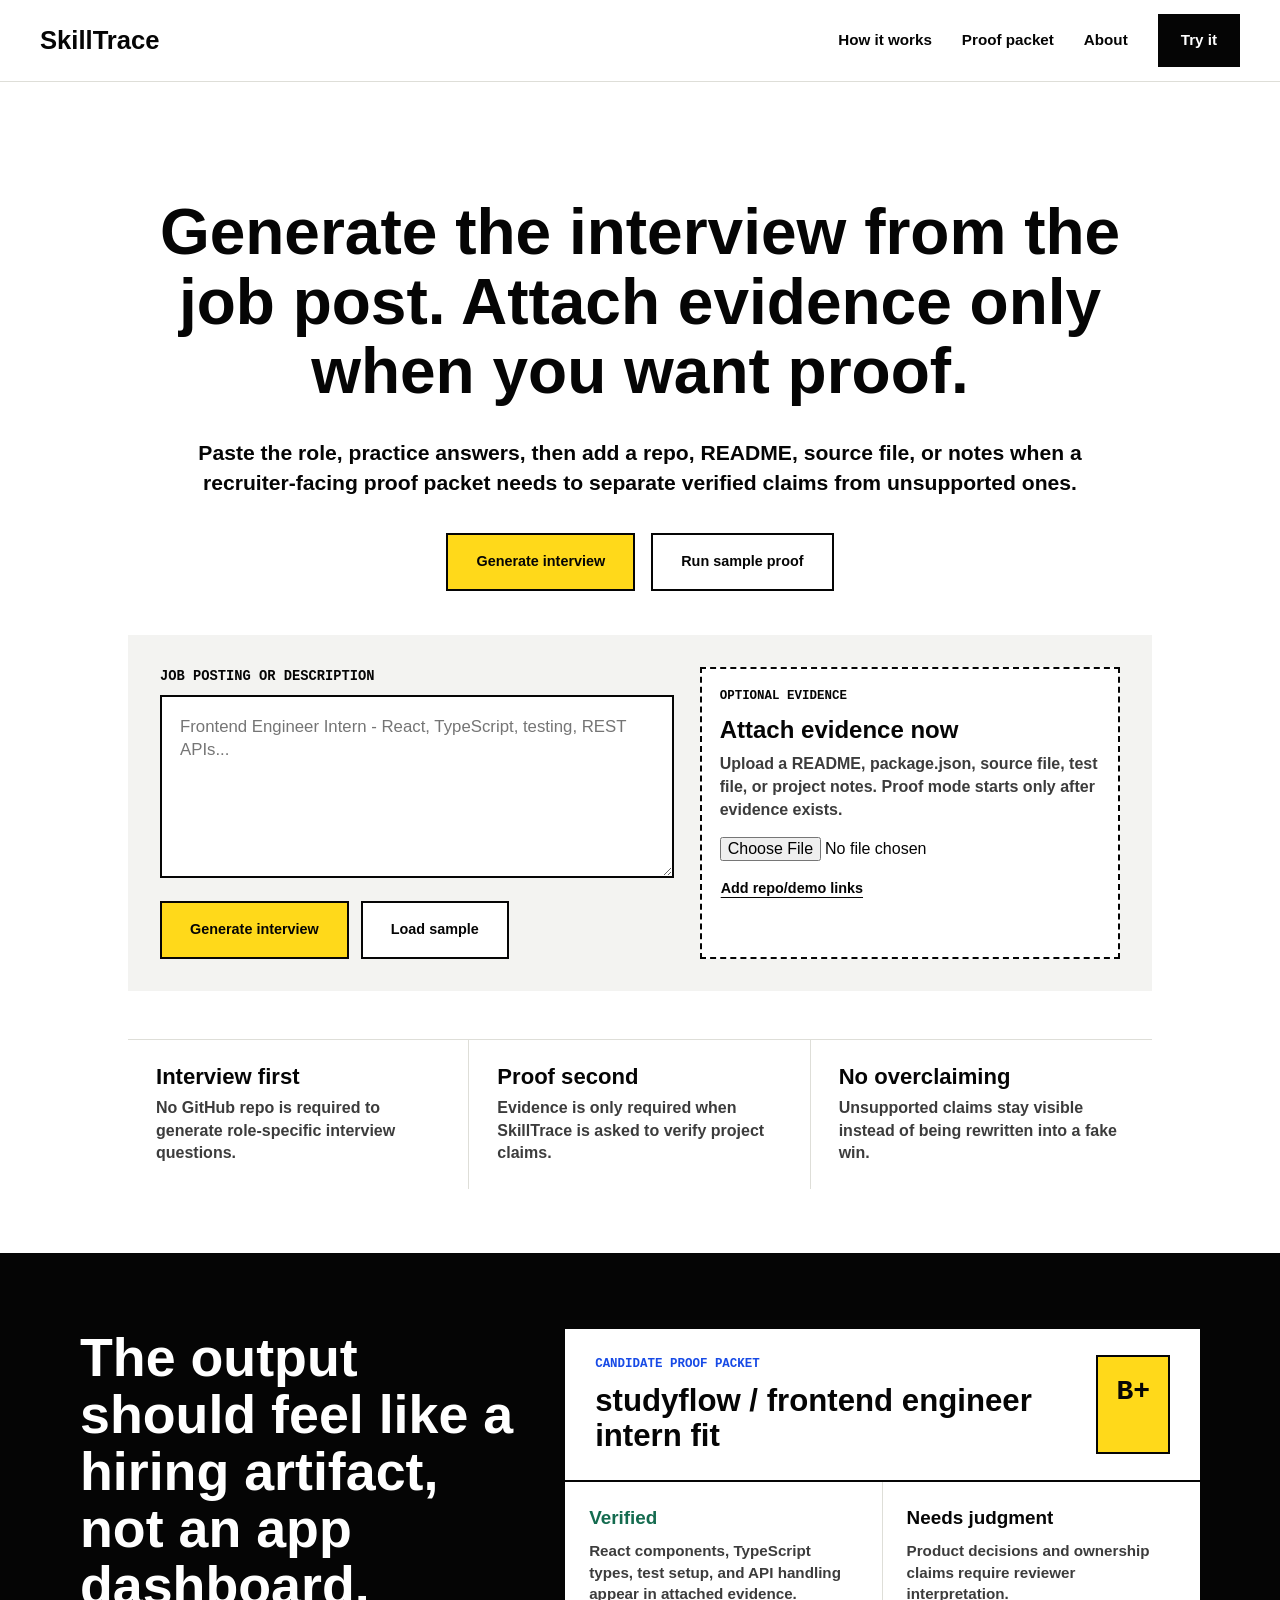
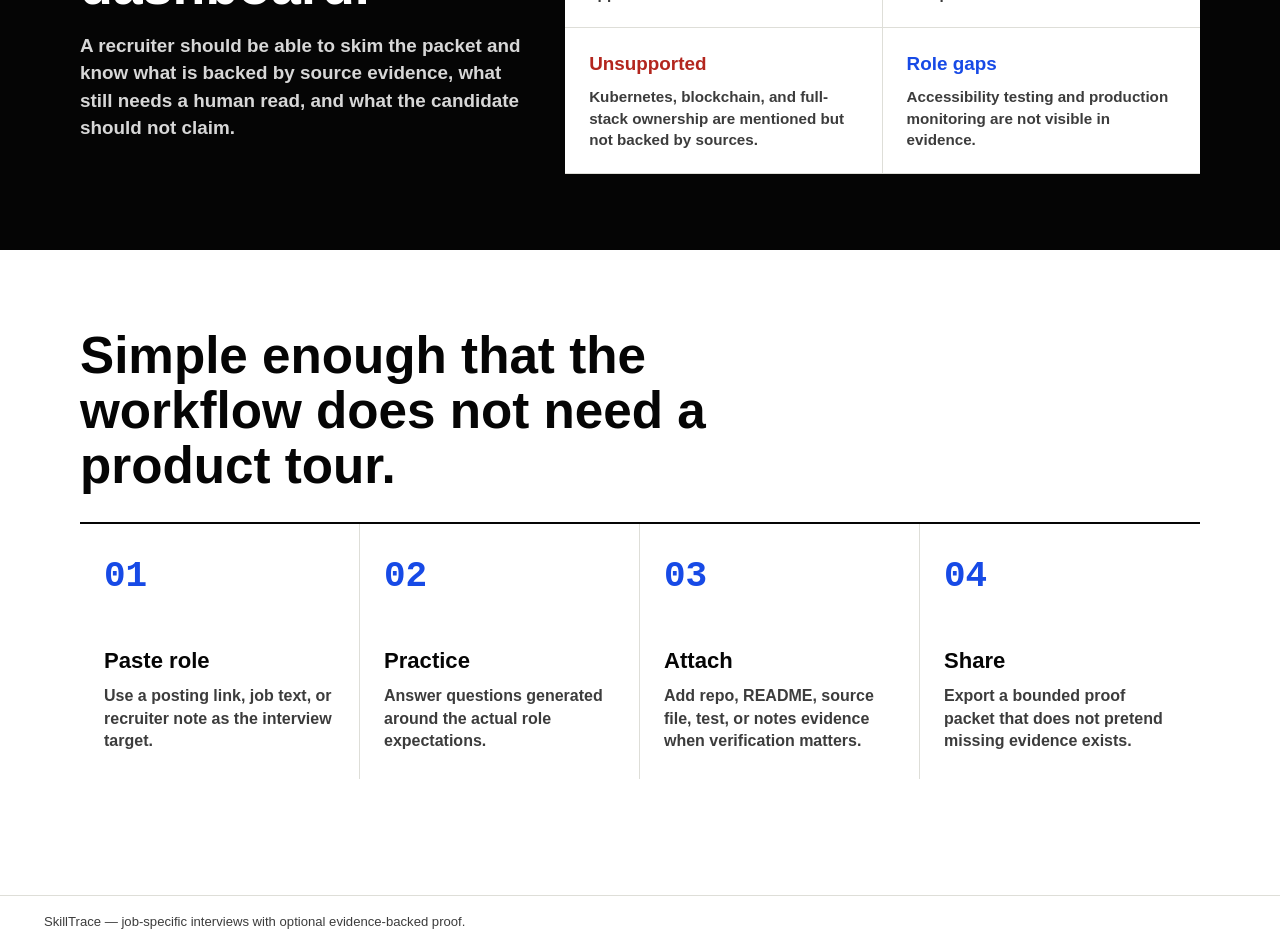
==== commit 316e00b4: "Deploy SkillTrace minimal reference redesign" ====
--- a/index.html
+++ b/index.html
@@ -8,8 +8,8 @@
       name="description"
       content="SkillTrace turns a GitHub repo into a live AI interview, verifies each answer against source evidence, and publishes an employer-readable proof card."
     />
-    <script type="module" crossorigin src="/assets/index-D7n_3rwl.js"></script>
-    <link rel="stylesheet" crossorigin href="/assets/index-CqSgsjIy.css">
+    <script type="module" crossorigin src="/assets/index-BVO3z8bm.js"></script>
+    <link rel="stylesheet" crossorigin href="/assets/index-DbfCYjRb.css">
   </head>
   <body>
     <div id="root"></div>
--- a/assets/index-DbfCYjRb.css
+++ b/assets/index-DbfCYjRb.css
@@ -0,0 +1 @@
+:root{--bg: #f5f7fa;--surface: #ffffff;--surface-strong: #fbfcfe;--ink-panel: #080d17;--ink-panel-soft: #101827;--ink: #111827;--muted: #5b6472;--faint: #8b939e;--border: #d9dee7;--border-strong: #c5ccd8;--primary: #0b7a5a;--primary-dark: #074f3e;--secondary: #3157d5;--secondary-soft: #edf2ff;--warning: #b7791f;--error: #c2413a;--verified-bg: #e9f7f1;--partial-bg: #fff6df;--unsupported-bg: #fcebe9;--notshown-bg: #f0f3f8;--shadow: 0 18px 50px rgba(17, 24, 39, .08);--radius: 8px;--maxw: 1248px;--sans: ui-sans-serif, system-ui, -apple-system, "Segoe UI", Roboto, Helvetica, Arial, sans-serif;--mono: ui-monospace, "SF Mono", Menlo, Consolas, monospace;font-synthesis:none}*,*:before,*:after{box-sizing:border-box}html,body,#root{margin:0;min-height:100%}body{background:var(--bg);color:var(--ink);font-family:var(--sans);line-height:1.5;-webkit-font-smoothing:antialiased}a{color:var(--secondary);text-underline-offset:2px}button,input,textarea{font:inherit}.app{display:flex;flex-direction:column;min-height:100vh}.topbar{display:flex;align-items:center;gap:16px;min-height:64px;padding:0 clamp(18px,4vw,44px);background:#fffffff0;border-bottom:1px solid var(--border);z-index:20;-webkit-backdrop-filter:blur(14px);backdrop-filter:blur(14px)}.brand{color:var(--ink);font-size:1.02rem;font-weight:800;text-decoration:none}.brand:before{content:"";display:inline-block;width:10px;height:10px;margin-right:9px;border-radius:50%;background:var(--primary);box-shadow:0 0 0 4px var(--verified-bg);vertical-align:0}.nav{display:flex;gap:4px;margin-left:6px}.nav a{color:var(--muted);text-decoration:none;padding:7px 11px;border-radius:7px;font-size:.86rem;font-weight:650}.nav a:hover{background:var(--notshown-bg);color:var(--ink)}.nav a.active{background:var(--ink);color:var(--surface)}.main{flex:1;width:100%;max-width:var(--maxw);margin:0 auto;padding:clamp(22px,3vw,44px)}.footer{border-top:1px solid var(--border);padding:16px clamp(18px,4vw,44px);color:var(--muted);font-size:.82rem;background:var(--surface)}.hero-kicker,.rail-label,.proof-eyebrow,.nav-label,.panel-label{color:var(--primary);font-size:.74rem;font-weight:800;letter-spacing:0;margin:0;text-transform:uppercase}.hero-title{max-width:760px;margin:10px 0 12px;font-size:3.95rem;font-weight:850;letter-spacing:0;line-height:1}.hero-sub{max-width:65ch;margin:0 0 20px;color:var(--muted);font-size:1rem;line-height:1.55}.muted{color:var(--muted)}.faint{color:var(--faint)}.hint{color:var(--faint);font-weight:500}button,.btn-primary,.btn-secondary,.btn-text{border-radius:7px;cursor:pointer;font-size:.9rem;font-weight:750;min-height:40px;transition:background .15s ease,border-color .15s ease,transform .15s ease}button:hover:not(:disabled),.btn-primary:hover:not(:disabled),.btn-secondary:hover:not(:disabled),.btn-text:hover:not(:disabled){transform:translateY(-1px)}.btn-primary,button.btn-primary{background:var(--primary);border:1px solid var(--primary);color:#fff;padding:10px 18px}.btn-primary:hover:not(:disabled){background:var(--primary-dark);border-color:var(--primary-dark)}.btn-primary:disabled,.btn-secondary:disabled{cursor:not-allowed;opacity:.55;transform:none}.btn-secondary{background:var(--surface);border:1px solid var(--border-strong);color:var(--ink);padding:10px 18px}.btn-secondary:hover:not(:disabled){background:var(--surface-strong);border-color:var(--ink)}.btn-text{background:transparent;border:1px solid transparent;color:var(--secondary);padding:8px 10px;text-decoration:none}.btn-text:hover:not(:disabled){background:var(--secondary-soft)}.btn-row{align-items:center;display:flex;flex-wrap:wrap;gap:10px;margin-top:16px}.field{margin-bottom:16px}.field label{display:block;font-size:.86rem;font-weight:800;margin-bottom:7px}.field input,.field textarea,.answer-input{width:100%;border:1px solid var(--border);border-radius:8px;background:var(--surface-strong);color:var(--ink);font-size:.96rem;line-height:1.5;padding:12px 13px;resize:vertical}.input-panel .field textarea{height:104px;min-height:96px}.field input:focus,.field textarea:focus,.answer-input:focus{border-color:var(--primary);outline:3px solid rgba(11,122,90,.14)}.field-hint{color:var(--muted);font-size:.8rem;margin:8px 0 0}.input-panel{background:var(--surface);border:1px solid var(--border);border-radius:10px;box-shadow:var(--shadow);padding:clamp(18px,2.5vw,28px)}.evidence-toggle{margin:12px 0 0;padding-left:0}.evidence-toggle:before{content:"+";display:inline-flex;align-items:center;justify-content:center;width:18px;height:18px;margin-right:8px;border-radius:50%;background:var(--secondary-soft);color:var(--secondary)}.evidence-fields{border-top:1px solid var(--border);margin:8px 0 4px;padding-top:18px}.error-banner{margin-top:12px;padding:11px 13px;background:var(--unsupported-bg);border:1px solid #efc3bd;border-radius:8px;color:var(--error);font-size:.88rem}.home-page{display:flex;flex-direction:column;gap:48px}.home-hero{background:linear-gradient(135deg,rgba(11,122,90,.18),transparent 34%),radial-gradient(circle at 78% 16%,rgba(49,87,213,.2),transparent 30%),var(--ink-panel);border:1px solid #1f2937;border-radius:18px;color:#fff;display:grid;grid-template-columns:minmax(0,1fr) minmax(380px,.82fr);gap:44px;align-items:start;padding:44px}.home-main{min-width:0}.home-hero .hero-kicker,.home-hero .rail-label{color:#2ee0a5}.home-hero .hero-sub{color:#c9d3e2}.hero-badges{display:flex;flex-wrap:wrap;gap:10px;margin:0 0 18px}.hero-badges span{background:#eef4ff;border:1px solid #cfdafe;border-radius:999px;color:#2340a7;display:inline-flex;font-size:.76rem;font-weight:800;line-height:1.2;padding:7px 12px}.hero-badges span:nth-child(2){background:#e8f7f1;border-color:#b8dec9;color:var(--primary-dark)}.hero-input-panel{box-shadow:0 24px 70px #0003}.proof-preview{background:var(--surface);border:1px solid var(--border);border-radius:12px;box-shadow:0 24px 70px #00000038;color:var(--ink);margin-top:2px;padding:30px}.proof-preview-head h2{margin:8px 0;font-size:1.8rem;line-height:1.08}.proof-preview-head p:not(.rail-label){color:var(--muted);margin:0}.preview-metrics{display:grid;grid-template-columns:repeat(3,1fr);gap:10px;margin:24px 0 18px}.preview-metric{border-radius:8px;padding:14px 12px;min-width:0}.preview-metric strong{display:block;font-size:1.9rem;line-height:1}.preview-metric span{color:var(--muted);display:block;font-size:.75rem;margin-top:8px}.preview-metric.verified{background:var(--verified-bg);color:var(--primary)}.preview-metric.partial{background:var(--partial-bg);color:var(--warning)}.preview-metric.unsupported{background:var(--unsupported-bg);color:var(--error)}.preview-callout{align-items:center;background:var(--surface-strong);border:1px solid var(--border);border-radius:8px;color:var(--muted);display:grid;gap:6px;margin-top:16px;padding:16px 18px}.preview-callout strong{color:var(--ink);font-size:1.04rem}.preview-callout span{font-size:.82rem}.meaning-grid{display:grid;gap:12px}.meaning-grid.compact{grid-template-columns:1fr 1fr}.meaning-card{border-radius:8px;padding:16px}.meaning-card strong,.meaning-label{display:block;font-size:.88rem;font-weight:850;margin:0 0 7px}.meaning-card span,.meaning-card p{color:currentColor;font-size:.84rem;margin:0;opacity:.88}.meaning-card.proves{background:var(--verified-bg);color:var(--primary-dark)}.meaning-card.review{background:var(--partial-bg);color:#69440c}.meaning-card.caution{background:var(--unsupported-bg);color:#7a241f}.workflow-stepper{align-items:center;border-top:1px solid var(--border);display:grid;grid-template-columns:auto 1fr auto 1fr auto 1fr auto;gap:8px;margin-top:22px;padding-top:20px}.step{align-items:center;display:flex;flex-direction:column;gap:5px;min-width:48px}.step-num{align-items:center;background:var(--notshown-bg);border:1px solid var(--border);border-radius:50%;color:var(--muted);display:flex;font-size:.75rem;font-weight:850;height:30px;justify-content:center;width:30px}.step.active .step-num{background:var(--primary);border-color:var(--primary);color:var(--surface)}.step-label{color:var(--muted);font-size:.68rem;font-weight:750}.step-line{background:var(--border);height:1px}.home-trust-strip{display:grid;grid-template-columns:repeat(3,1fr);gap:18px}.home-trust-strip div{background:var(--surface);border:1px solid var(--border);border-radius:8px;padding:22px}.home-trust-strip strong{display:block;font-size:1.08rem;margin-bottom:8px}.home-trust-strip span{color:var(--muted);display:block;font-size:.9rem}.trust-section,.workflow-section{display:grid;gap:22px}.trust-section h2,.workflow-section h2,.artifact-copy h2,.home-final-cta h2{font-size:2.15rem;letter-spacing:0;line-height:1.12;margin:0}.trust-section h2,.workflow-section h2{max-width:650px}.workflow-grid{display:grid;gap:18px;grid-template-columns:repeat(4,1fr)}.workflow-card{background:var(--surface);border:1px solid var(--border);border-radius:8px;min-height:192px;padding:24px 22px}.workflow-card:first-child{background:var(--verified-bg);border-color:#b8dec9}.workflow-card span{color:var(--secondary);display:block;font-size:2rem;font-weight:850;line-height:1;margin-bottom:22px}.workflow-card:first-child span{color:var(--primary)}.workflow-card h3{font-size:1.15rem;line-height:1.2;margin:0 0 10px}.workflow-card p{color:var(--muted);font-size:.86rem;line-height:1.55;margin:0}.artifact-section{align-items:center;background:var(--surface);border:1px solid var(--border);border-radius:14px;display:grid;gap:42px;grid-template-columns:minmax(0,.96fr) minmax(360px,.92fr);padding:48px 44px}.artifact-copy p:not(.rail-label){color:var(--muted);margin:22px 0 0;max-width:55ch}.artifact-pills{display:flex;flex-wrap:wrap;gap:10px;margin-top:34px}.pill{border-radius:999px;display:inline-flex;font-size:.72rem;font-weight:850;line-height:1.1;padding:7px 14px}.pill.verified{background:var(--verified-bg);color:var(--primary)}.pill.partial{background:var(--partial-bg);color:var(--warning)}.pill.unsupported{background:var(--unsupported-bg);color:var(--error)}.pill.gap{background:#e9eefc;color:var(--secondary)}.artifact-card{background:var(--surface-strong);border:1px solid var(--border);border-radius:10px;padding:30px}.artifact-repo{color:var(--ink);font-size:1.55rem;font-weight:850;line-height:1.15;margin:0 0 6px}.artifact-role{color:var(--muted);font-size:.9rem;margin:0}.artifact-stats{display:grid;gap:12px;grid-template-columns:repeat(3,1fr);margin:22px 0 28px}.artifact-stats div{background:var(--surface);border:1px solid var(--border);border-radius:8px;padding:14px}.artifact-stats div:first-child{background:var(--verified-bg);border-color:#cbe9d9;color:var(--primary)}.artifact-stats div:nth-child(2){background:var(--unsupported-bg);border-color:#efc3bd;color:var(--error)}.artifact-stats div:nth-child(3){background:#e9eefc;border-color:#ccd6f7;color:var(--secondary)}.artifact-stats strong{display:block;font-size:1.55rem;line-height:1}.artifact-stats span{color:var(--muted);display:block;font-size:.74rem;margin-top:8px}.unsupported-note{background:var(--unsupported-bg);border-radius:8px;color:var(--error);font-size:.9rem;font-weight:800;padding:16px 18px}.home-final-cta{align-items:center;background:var(--ink-panel);border-radius:14px;color:#fff;display:flex;gap:24px;justify-content:space-between;padding:36px 44px}.home-final-cta .btn-secondary{background:#fff;border-color:#fff;flex-shrink:0}.interview-workspace{position:relative}.banner{border-radius:8px;font-size:.9rem;margin-bottom:18px;padding:12px 16px}.banner-info{background:var(--secondary-soft);border:1px solid #c7d2fe;color:#27358f;font-weight:700}.interview-grid{display:grid;grid-template-columns:236px minmax(0,1fr) 286px;gap:18px;align-items:start}.question-nav,.evidence-panel,.question-card{background:var(--surface);border:1px solid var(--border);border-radius:10px;box-shadow:0 14px 38px #1118270d}.question-nav,.evidence-panel{padding:16px}.nav-label,.panel-label{color:var(--muted);margin-bottom:12px}.question-list{list-style:none;margin:0;padding:0}.question-nav-item{align-items:flex-start;background:transparent;border:1px solid transparent;border-radius:8px;color:var(--muted);cursor:pointer;display:flex;gap:9px;margin-bottom:6px;padding:9px 10px;text-align:left;width:100%}.question-nav-item:hover{background:var(--surface-strong);transform:none}.question-nav-item.active{background:var(--verified-bg);border-color:#b8dec9;color:var(--ink)}.question-nav-item.saved .q-num{background:var(--verified-bg);color:var(--primary)}.q-num{align-items:center;background:var(--notshown-bg);border-radius:6px;display:flex;flex-shrink:0;font-size:.74rem;font-weight:850;height:24px;justify-content:center;width:24px}.q-preview{flex:1;font-size:.78rem;line-height:1.35}.q-status{flex-shrink:0;font-size:.74rem}.q-status.verified{color:var(--primary)}.progress-meta{color:var(--faint);font-size:.8rem;margin-top:14px}.question-card{padding:clamp(18px,2.5vw,28px)}.q-head{margin-bottom:9px}.q-index{color:var(--muted);font-size:.82rem;font-weight:800}.q-text{font-size:clamp(1.18rem,2.1vw,1.75rem);font-weight:850;line-height:1.18;margin:0 0 10px}.q-reason{color:var(--muted);font-size:.93rem;margin:0 0 14px}.chips{display:flex;flex-wrap:wrap;gap:7px;margin-bottom:14px}.chip{background:var(--notshown-bg);border:1px solid var(--border);border-radius:999px;color:var(--muted);font-size:.75rem;font-weight:750;padding:4px 9px}.answer-input{margin-top:8px;min-height:142px}.evidence-msg{font-size:.98rem;font-weight:850;margin:0 0 8px}.evidence-detail{font-size:.84rem;margin:0 0 12px}.evidence-state.attached{display:flex;flex-direction:column}.unsupported-flag{background:var(--unsupported-bg);border-left:4px solid var(--error);border-radius:0 8px 8px 0;color:var(--error);font-size:.84rem;margin-top:12px;padding:10px 12px}.status-pill,.status-badge{border-radius:999px;display:inline-block;font-size:.72rem;font-weight:850;padding:4px 9px}.status-verified,.status-badge.status-verified{background:var(--verified-bg);color:var(--primary)}.status-partial,.status-badge.status-partial{background:var(--partial-bg);color:var(--warning)}.status-unsupported,.status-badge.status-unsupported{background:var(--unsupported-bg);color:var(--error)}.verify-box{background:var(--surface-strong);border:1px solid var(--border);border-radius:10px;margin-top:18px;padding:16px}.verify-box[data-status=verified]{background:var(--verified-bg);border-color:#a7d4bc}.verify-box[data-status=unsupported]{background:var(--unsupported-bg);border-color:#f0c4bf}.verify-head{align-items:center;display:flex;flex-wrap:wrap;gap:10px;margin-bottom:12px}.confidence-bar{background:#1118271f;border-radius:999px;flex:1;height:7px;min-width:80px;overflow:hidden}.confidence-fill{background:var(--primary);border-radius:999px;height:100%}.evidence-list{font-size:.84rem;list-style:none;margin:0;padding:0}.evidence-item{margin-bottom:7px}.evidence-type{color:var(--muted);font-family:var(--mono);font-size:.74rem;margin-right:6px}.review-note{color:var(--muted);font-size:.82rem;margin:8px 0 0}.proof-card{display:flex;flex-direction:column;gap:18px;max-width:1010px;margin:0 auto}.proof-header{align-items:center;background:var(--surface);border:1px solid var(--border);border-radius:12px;box-shadow:var(--shadow);display:flex;gap:22px;justify-content:space-between;padding:clamp(20px,3vw,30px)}.proof-eyebrow{color:var(--primary);margin-bottom:8px}.proof-title{font-size:clamp(1.65rem,3vw,2.4rem);font-weight:850;letter-spacing:0;line-height:1.05;margin:0 0 10px}.proof-summary{color:var(--muted);margin:0 0 14px;max-width:66ch}.proof-meta{display:flex;flex-wrap:wrap;gap:10px;font-size:.9rem}.review-badge{border-radius:999px;font-size:.76rem;font-weight:850;padding:4px 9px}.review-badge.pass{background:var(--verified-bg);color:var(--primary)}.review-badge.needs{background:var(--partial-bg);color:var(--warning)}.proof-grade{flex-shrink:0;text-align:center}.grade-ring{align-items:center;background:var(--surface);border:3px solid;border-radius:50%;display:flex;font-size:1.55rem;font-weight:850;height:76px;justify-content:center;margin:0 auto 7px;width:76px}.grade-label{color:var(--muted);display:block;font-size:.8rem;font-weight:700}.proof-meaning{display:grid;grid-template-columns:repeat(3,1fr);gap:12px}.skim-row{display:grid;grid-template-columns:repeat(4,1fr);gap:12px}.metric-card{background:var(--surface);border:1px solid var(--border);border-radius:10px;padding:18px}.metric-value{display:block;font-size:2rem;font-weight:850;line-height:1}.metric-label{color:var(--muted);display:block;font-size:.82rem;margin-top:8px}.metric-verified{background:var(--verified-bg)}.metric-partial{background:var(--partial-bg)}.metric-unsupported{background:var(--unsupported-bg)}.metric-notshown{background:var(--notshown-bg)}.metric-verified .metric-value{color:var(--primary)}.metric-partial .metric-value{color:var(--warning)}.metric-unsupported .metric-value{color:var(--error)}.metric-notshown .metric-value{color:var(--muted)}.proof-section{background:var(--surface);border:1px solid var(--border);border-radius:12px;padding:clamp(18px,2.5vw,24px)}.section-title{font-size:1.08rem;font-weight:850;margin:0 0 16px}.bucket-grid{display:grid;grid-template-columns:repeat(2,1fr);gap:12px}.evidence-bucket{border:1px solid var(--border);border-radius:10px;padding:15px}.bucket-verified{background:var(--verified-bg);border-color:#a7d4bc}.bucket-partial{background:var(--partial-bg);border-color:#e8d090}.bucket-unsupported{background:var(--unsupported-bg);border-color:#f0c4bf}.bucket-notshown{background:var(--notshown-bg)}.bucket-head{display:flex;font-size:.9rem;font-weight:850;justify-content:space-between;margin-bottom:10px}.bucket-count{color:var(--muted);font-weight:700}.bucket-empty,.bucket-note{color:var(--muted);font-size:.83rem;margin:0}.skill-row{align-items:center;border-bottom:1px solid rgba(17,24,39,.06);display:flex;font-size:.84rem;justify-content:space-between;padding:6px 0}.skill-row:last-child{border-bottom:none}.accordion-list{display:flex;flex-direction:column;gap:8px}.accordion-item{border:1px solid var(--border);border-radius:9px;overflow:hidden}.accordion-summary{align-items:center;cursor:pointer;display:flex;gap:10px;list-style:none;padding:13px 14px}.accordion-summary::-webkit-details-marker{display:none}.accordion-q{color:var(--muted);flex-shrink:0;font-weight:850}.accordion-title{flex:1;font-size:.9rem}.accordion-body{border-top:1px solid var(--border);padding:0 14px 14px}.accordion-answer{color:var(--muted);font-size:.88rem;margin:12px 0}.draft-box{background:var(--surface-strong);border:1px solid var(--border);border-radius:9px;font-size:.88rem;margin-top:12px;max-height:240px;overflow-y:auto;padding:14px;white-space:pre-wrap}.modal-backdrop{align-items:center;background:#11182775;display:flex;top:0;right:0;bottom:0;left:0;justify-content:center;padding:16px;position:fixed;z-index:100}.modal-panel{background:var(--surface);border:1px solid var(--border);border-radius:12px;box-shadow:var(--shadow);max-width:500px;padding:24px;width:100%}.modal-panel h2{font-size:1.2rem;margin:0 0 8px}.about-page{max-width:860px}.about-page h1{font-size:clamp(2rem,4vw,3.2rem);letter-spacing:0;line-height:1.05;margin:0 0 14px}.about-page h2{font-size:1.12rem;margin:26px 0 8px}.about-page section{margin-bottom:10px}.about-page ol{color:var(--muted);padding-left:20px}.about-page li{margin-bottom:6px}.about-actions{display:flex;gap:12px;margin-top:28px}.stack{display:flex;flex-direction:column;gap:16px}.empty-state,.loading{color:var(--muted);padding:44px 20px;text-align:center}.mobile-sticky-cta{background:var(--surface);border-top:1px solid var(--border);bottom:0;box-shadow:0 -8px 22px #1118271a;display:none;left:0;padding:12px 16px;position:fixed;right:0;z-index:50}.mobile-sticky-cta .btn-primary{width:100%}@media (max-width: 1020px){.home-hero{grid-template-columns:1fr;padding:42px 32px}.proof-preview{max-width:680px}.workflow-grid{grid-template-columns:repeat(2,1fr)}.artifact-section,.interview-grid{grid-template-columns:1fr}.question-list{display:flex;gap:7px;overflow-x:auto;padding-bottom:4px}.question-nav-item{flex-shrink:0;min-width:150px}.q-preview,.evidence-panel [data-testid=attach-evidence]{display:none}.mobile-sticky-cta{display:block}.interview-workspace{padding-bottom:76px}}@media (max-width: 760px){.main{padding:18px}.topbar{min-height:56px;padding:0 16px}.nav a{font-size:.8rem;padding:6px 8px}.hero-title{font-size:3rem;line-height:1.02;margin-top:10px}.hero-sub{font-size:.96rem;margin-bottom:18px}.input-panel{padding:16px}.field textarea{min-height:104px}.preview-metrics,.meaning-grid.compact,.home-trust-strip,.workflow-grid,.artifact-stats,.proof-meaning,.skim-row,.bucket-grid{grid-template-columns:1fr}.home-page{gap:36px}.proof-preview{padding:20px}.trust-section h2,.workflow-section h2,.artifact-copy h2,.home-final-cta h2{font-size:1.75rem}.artifact-section{gap:28px;padding:30px 20px}.artifact-card{padding:22px}.home-final-cta{align-items:stretch;flex-direction:column;padding:28px 22px}.workflow-stepper{grid-template-columns:repeat(4,1fr)}.step-line{display:none}.proof-header{align-items:flex-start;flex-direction:column}.proof-grade{align-items:center;display:flex;gap:12px;text-align:left}.grade-ring{height:58px;margin:0;width:58px}.btn-row{align-items:stretch}}@media (max-width: 480px){.main{padding:16px}.home-hero{gap:18px;padding:22px 16px;border-radius:12px}.hero-kicker{font-size:.68rem}.hero-title{font-size:2.2rem;line-height:1}.hero-sub{font-size:.9rem;line-height:1.45;margin-bottom:14px}.hero-badges,.field-hint{display:none}.input-panel .field textarea{height:92px;min-height:86px}.hero-input-panel{padding:14px}.field{margin-bottom:12px}.btn-row{flex-direction:column}.btn-row button,.btn-row .btn-primary,.btn-row .btn-secondary,.btn-row .btn-text{justify-content:center;text-align:center;width:100%}.proof-preview-head h2{font-size:1.45rem}.home-trust-strip,.workflow-card{gap:10px}.workflow-card{min-height:0;padding:20px}.workflow-card span{margin-bottom:16px}.artifact-pills{margin-top:24px}.artifact-repo{font-size:1.3rem}}:root{--bg: #ffffff;--surface: #ffffff;--surface-strong: #f3f3f1;--ink: #050505;--muted: #3c3c3c;--faint: #6f6f6f;--border: #deded8;--border-strong: #050505;--primary: #ffd91a;--primary-dark: #edc900;--secondary: #050505;--secondary-soft: #f3f3f1;--warning: #7a5a00;--error: #b3261e;--verified-bg: #f3f3f1;--partial-bg: #f3f3f1;--unsupported-bg: #fff0ee;--notshown-bg: #f3f3f1;--shadow: none;--radius: 0;--sans: "Helvetica Neue", Helvetica, Arial, sans-serif}body{background:var(--bg);color:var(--ink);font-family:var(--sans)}.topbar{background:var(--surface);border-bottom:1px solid var(--border);gap:28px;min-height:82px;padding:0 40px}.brand{color:var(--ink);font-size:1.6rem;font-weight:800;line-height:1}.brand:before{content:none;display:none}.nav{align-items:center;gap:30px;margin-left:auto}.nav a{border-radius:0;color:var(--ink);font-size:.95rem;font-weight:800;padding:0}.nav a:hover{background:transparent;color:var(--ink);text-decoration:underline;text-underline-offset:4px}.nav a.active:not(.nav-cta){background:transparent;color:var(--ink)}.nav .nav-cta{background:var(--ink);border:2px solid var(--ink);color:var(--surface);padding:13px 21px;text-decoration:none}.nav .nav-cta:hover{background:var(--ink);color:var(--surface);text-decoration:none}.footer{background:var(--surface);border-top:1px solid var(--border);color:var(--muted)}.btn-primary,button.btn-primary,.btn-secondary,button.btn-secondary,.btn-text,button.btn-text{border-radius:0;font-weight:800;min-height:58px;transform:none}.btn-primary,button.btn-primary{background:var(--primary);border:2px solid var(--ink);color:var(--ink);padding:0 28px}.btn-primary:hover:not(:disabled),button.btn-primary:hover:not(:disabled){background:var(--primary);border-color:var(--ink)}.btn-secondary,button.btn-secondary{background:var(--surface);border:2px solid var(--ink);color:var(--ink);padding:0 28px}.btn-secondary:hover:not(:disabled),button.btn-secondary:hover:not(:disabled){background:var(--surface);border-color:var(--ink)}button:hover:not(:disabled),.btn-primary:hover:not(:disabled),.btn-secondary:hover:not(:disabled),.btn-text:hover:not(:disabled){transform:none}.btn-text,button.btn-text{color:var(--ink);min-height:0;padding:0;text-decoration:underline;text-underline-offset:4px}.btn-text:hover:not(:disabled){background:transparent}.home-page{display:flex;flex-direction:column;gap:0}.home-hero{align-items:initial;background:var(--surface);border:0;border-radius:0;color:var(--ink);display:block;padding:78px 0 64px;text-align:center}.home-hero .hero-title{color:var(--ink);font-size:clamp(3rem,5vw,4rem);font-weight:800;letter-spacing:0;line-height:1.08;margin:0 auto;max-width:980px}.home-hero .hero-sub{color:var(--ink);font-size:clamp(1.1rem,1.7vw,1.32rem);font-weight:750;line-height:1.45;margin:32px auto 0;max-width:900px}.hero-action-row{align-items:center;display:flex;gap:16px;justify-content:center;margin-top:34px}.entry-panel{background:var(--surface-strong);margin:44px auto 0;max-width:1024px;padding:32px;text-align:left}.entry-grid{display:grid;gap:26px;grid-template-columns:1.1fr .9fr}.entry-grid>*{min-width:0}.entry-label{color:var(--ink);display:block;font-family:var(--mono);font-size:.78rem;font-weight:850;letter-spacing:0;margin-bottom:10px;text-transform:uppercase}.entry-panel .field{margin:0}.entry-panel textarea,.entry-panel input[type=text],.answer-input{background:var(--surface);border:2px solid var(--ink);border-radius:0;color:var(--ink)}.entry-panel textarea{font-size:1.05rem;line-height:1.42;min-height:154px;padding:18px;resize:vertical}.entry-panel input[type=text]{padding:12px 13px}.entry-panel textarea:focus,.entry-panel input[type=text]:focus,.answer-input:focus{border-color:var(--ink);outline:3px solid rgba(255,217,26,.38)}.entry-actions{display:flex;flex-wrap:wrap;gap:12px;margin-top:16px}.evidence-drop{background:var(--surface);border:2px dashed var(--ink);min-height:100%;padding:18px}.evidence-drop h2{font-size:1.5rem;line-height:1.15;margin:0 0 10px}.evidence-drop p{color:var(--muted);font-size:1rem;font-weight:750;line-height:1.42;margin:0 0 16px}.evidence-drop input[type=file]{max-width:100%}.evidence-toggle{display:inline-block;margin:16px 0 0}.evidence-toggle:before{content:none;display:none}.evidence-fields{border-top:1px solid var(--border);display:grid;gap:14px;margin:18px 0 0;padding-top:18px}.evidence-fields .field{margin:0}.evidence-fields label{font-size:.86rem;font-weight:800;margin-bottom:7px}.file-summary{align-items:center;border:1px solid var(--ink);display:flex;gap:12px;justify-content:space-between;margin-top:14px;padding:10px 12px}.file-summary span{font-family:var(--mono);font-size:.8rem;overflow-wrap:anywhere}.compact-error{font-size:.82rem;margin-top:12px}.error-banner{background:var(--unsupported-bg);border:2px solid var(--error);border-radius:0;color:var(--error);font-weight:750}.home-boundary{border-top:1px solid var(--border);display:grid;grid-template-columns:repeat(3,1fr);margin:48px auto 0;max-width:1024px;text-align:left}.home-boundary div{border-right:1px solid var(--border);padding:24px 28px}.home-boundary div:last-child{border-right:0}.home-boundary h3{font-size:1.38rem;line-height:1.15;margin:0 0 8px}.home-boundary p{color:var(--muted);font-size:1rem;font-weight:650;line-height:1.42;margin:0}.packet-band{background:var(--ink);color:var(--surface);margin-left:calc(50% - 50vw);padding:76px 24px;width:100vw}.packet-wrap{align-items:start;display:grid;gap:44px;grid-template-columns:.82fr 1.18fr;margin:0 auto;max-width:1120px}.packet-copy h2{color:var(--surface);font-size:clamp(2.1rem,4.2vw,3.5rem);line-height:1.06;margin:0 0 18px}.packet-copy p{color:#d7d7d7;font-size:1.18rem;font-weight:700;line-height:1.45;margin:0}.report-preview{background:var(--surface);color:var(--ink)}.report-head{border-bottom:2px solid var(--ink);display:grid;gap:22px;grid-template-columns:1fr auto;padding:26px 30px}.report-label{color:#174ae6}.report-title{font-size:1.95rem;font-weight:850;line-height:1.12}.report-grade{background:var(--primary);border:2px solid var(--ink);font-family:var(--mono);font-size:1.75rem;font-weight:900;padding:14px 18px}.report-body{display:grid;grid-template-columns:1fr 1fr}.finding{border-bottom:1px solid var(--border);border-right:1px solid var(--border);min-height:138px;padding:22px 24px}.finding:nth-child(2n){border-right:0}.finding strong{display:block;font-size:1.18rem;margin-bottom:8px}.finding p{color:var(--muted);font-size:.95rem;font-weight:650;line-height:1.42;margin:0}.green{color:#146b4f}.red{color:#b3261e}.blue{color:#174ae6}.steps-section{margin:0 auto;max-width:1120px;padding:78px 0}.steps-section h2{font-size:clamp(2.1rem,4vw,3.4rem);line-height:1.08;margin:0 0 28px;max-width:760px}.step-grid{border-top:2px solid var(--ink);display:grid;grid-template-columns:repeat(4,1fr)}.step-card{border-right:1px solid var(--border);min-height:210px;padding:26px 24px}.step-card:last-child{border-right:0}.step-card span{color:#174ae6;display:block;font-family:var(--mono);font-size:2.25rem;font-weight:900;margin-bottom:40px}.step-card h3{font-size:1.38rem;margin:0 0 8px}.step-card p{color:var(--muted);font-size:1rem;font-weight:650;line-height:1.42;margin:0}@media (max-width: 1020px){.entry-grid,.packet-wrap{grid-template-columns:1fr}.home-boundary,.step-grid{grid-template-columns:repeat(2,1fr)}.home-boundary div:nth-child(2){border-right:0}}@media (max-width: 760px){.topbar{min-height:70px;padding:0 18px}.brand{font-size:1.45rem}.nav a:not(.nav-cta){display:none}.nav .nav-cta{padding:11px 15px}.home-hero{padding:38px 0 50px;text-align:left}.home-hero .hero-title{font-size:clamp(2.2rem,10vw,2.9rem);line-height:1.08}.home-hero .hero-sub{font-size:1.05rem;line-height:1.42;margin-top:20px}.hero-action-row,.entry-actions{align-items:stretch;flex-direction:column}.hero-action-row .btn-primary,.hero-action-row .btn-secondary,.entry-actions .btn-primary,.entry-actions .btn-secondary{width:100%}.entry-panel{margin-top:28px;padding:18px}.entry-panel textarea{min-height:138px}.home-boundary{grid-template-columns:1fr}.home-boundary div,.home-boundary div:nth-child(2){border-bottom:1px solid var(--border);border-right:0;padding-left:0;padding-right:0}.packet-band{padding:50px 18px}.packet-copy h2{font-size:2.15rem}.report-head,.report-body,.step-grid{grid-template-columns:1fr}.report-head{padding:22px}.report-grade{justify-self:start}.finding{border-right:0}.steps-section{padding:52px 0}.step-card{border-bottom:1px solid var(--border);border-right:0;min-height:0}.step-card span{margin-bottom:22px}}
